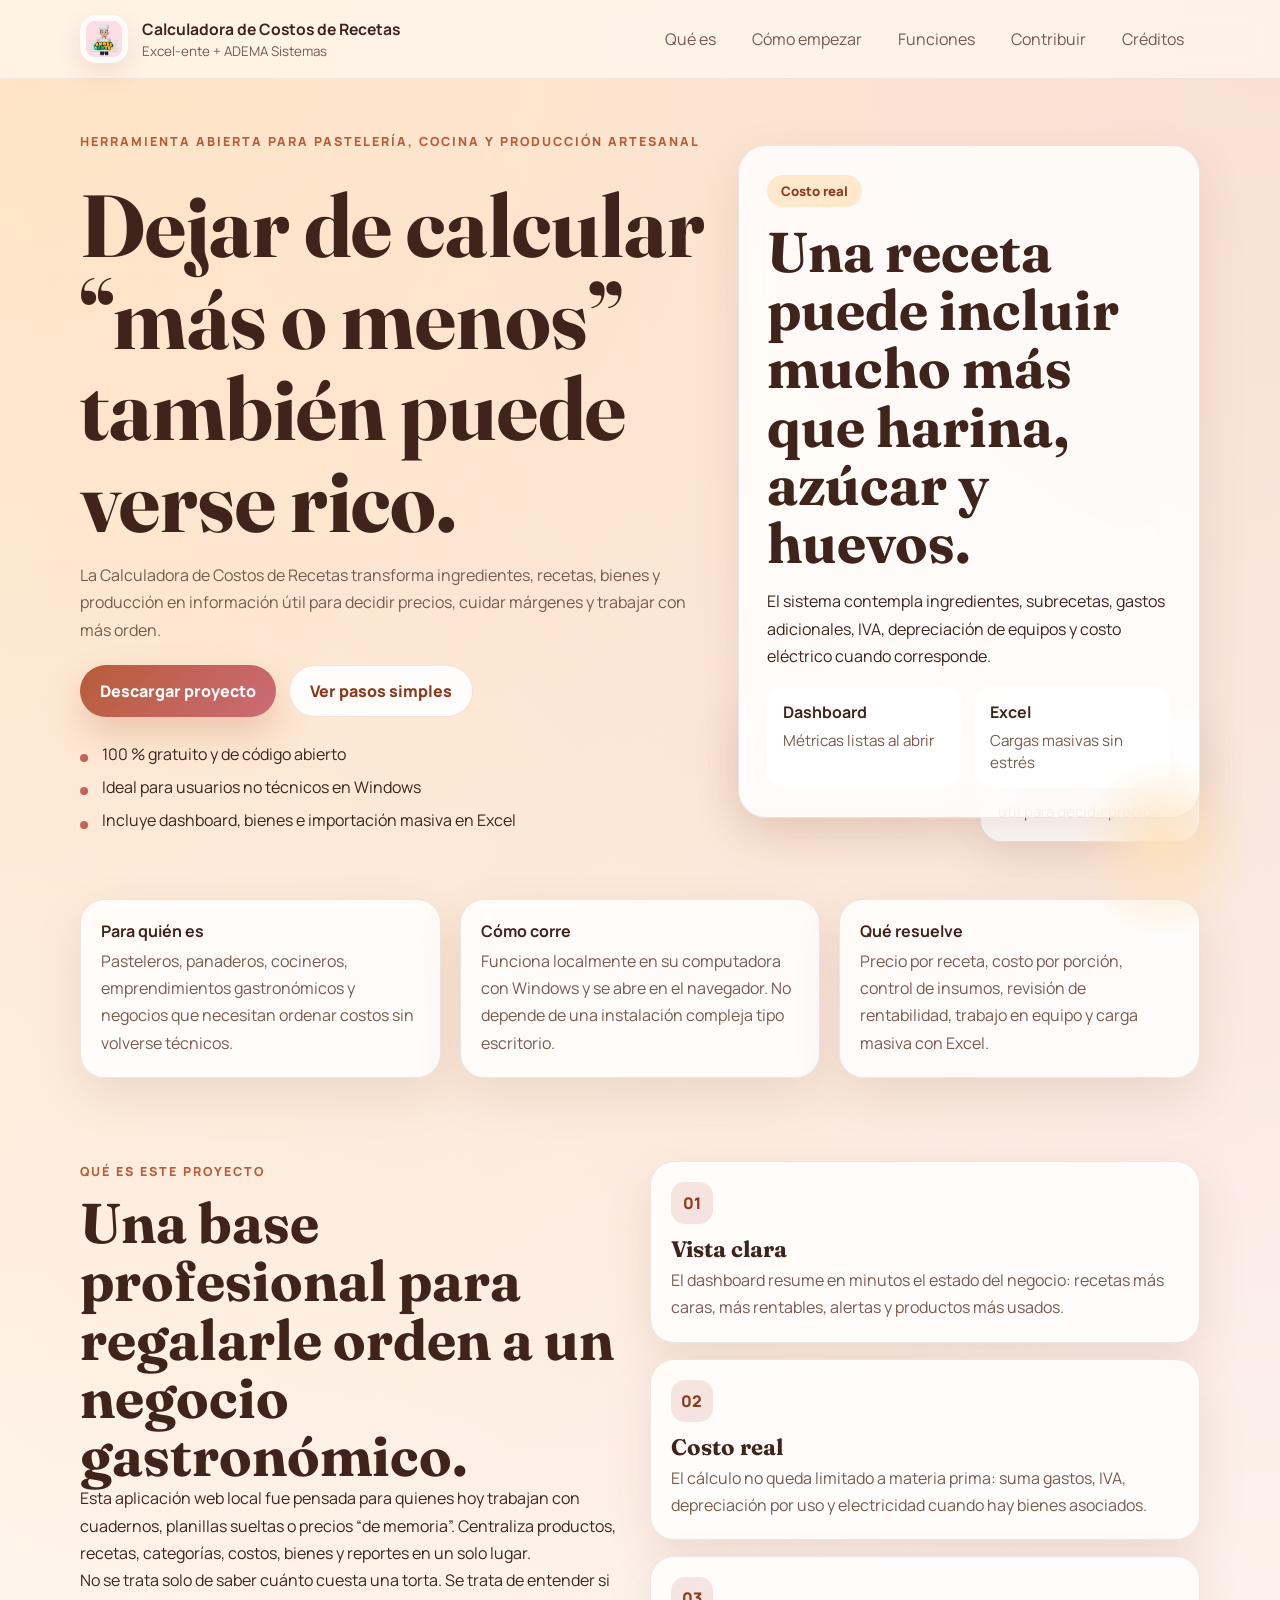
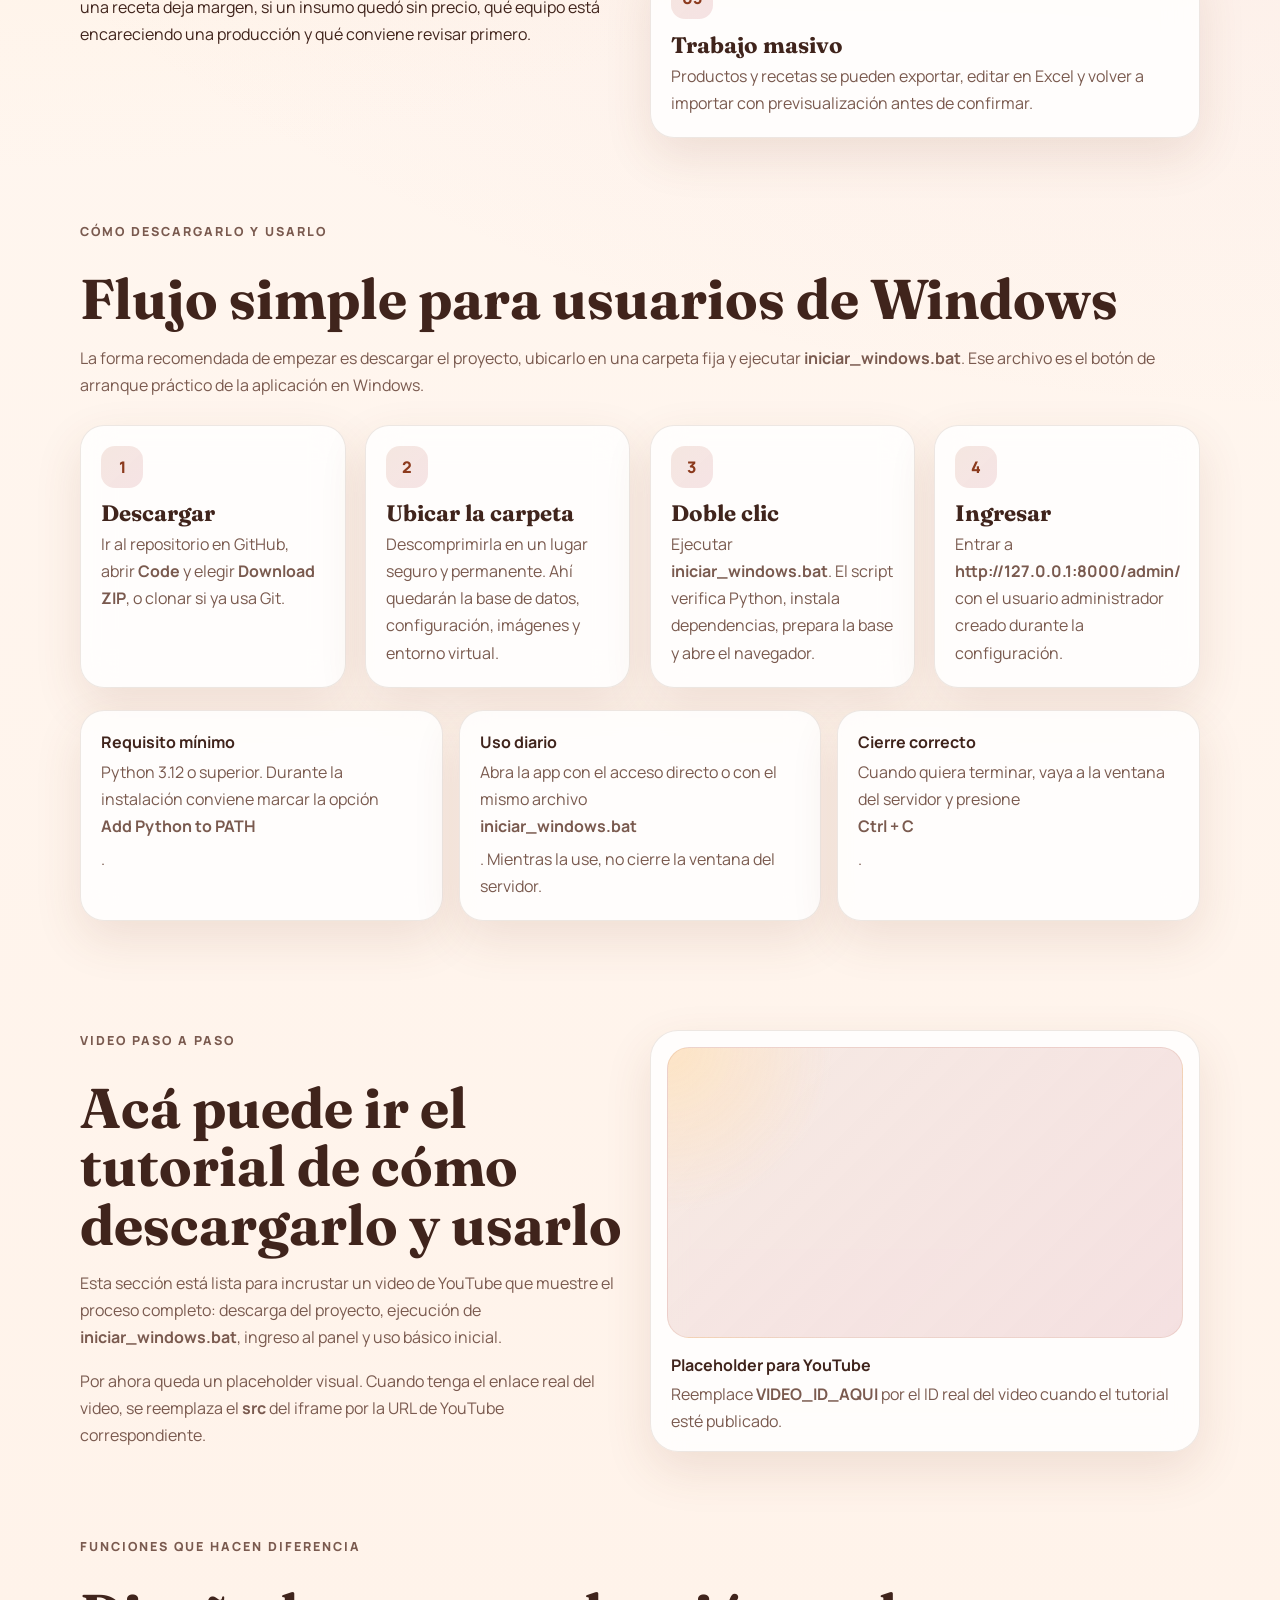
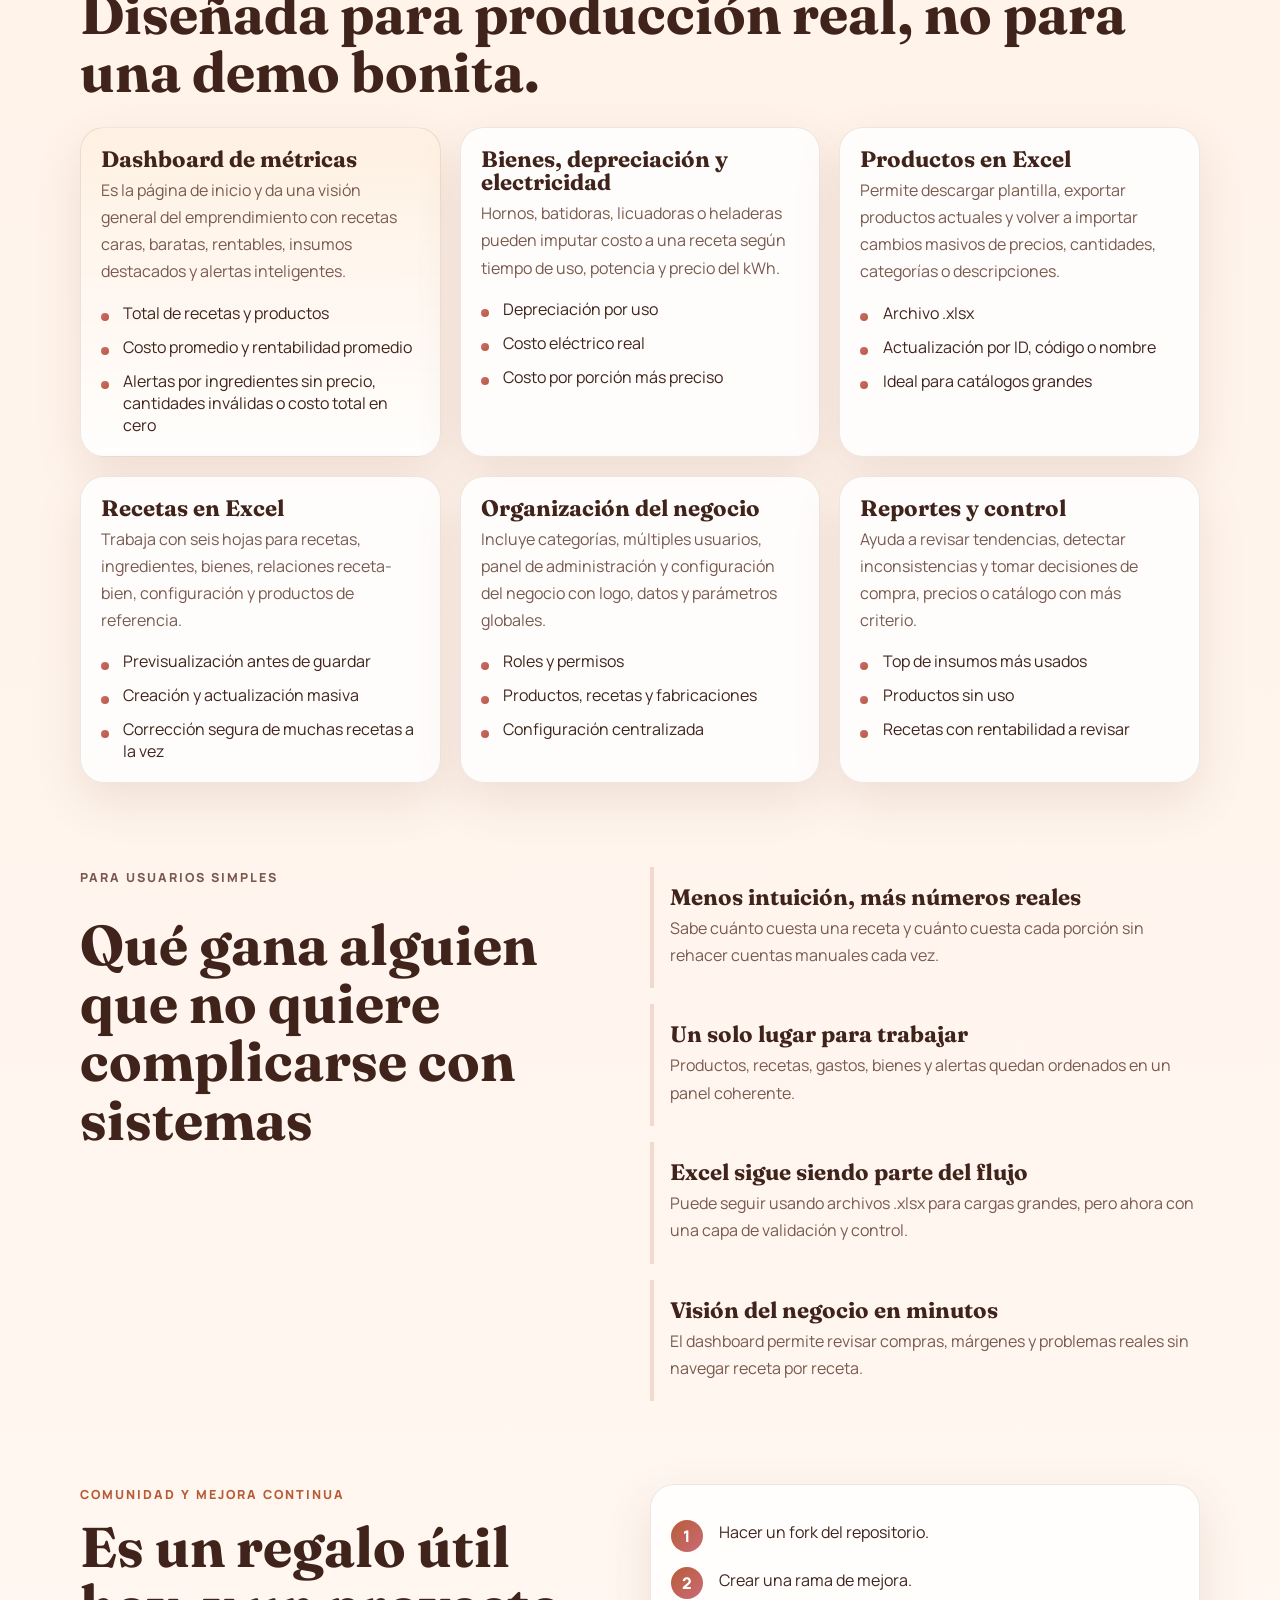
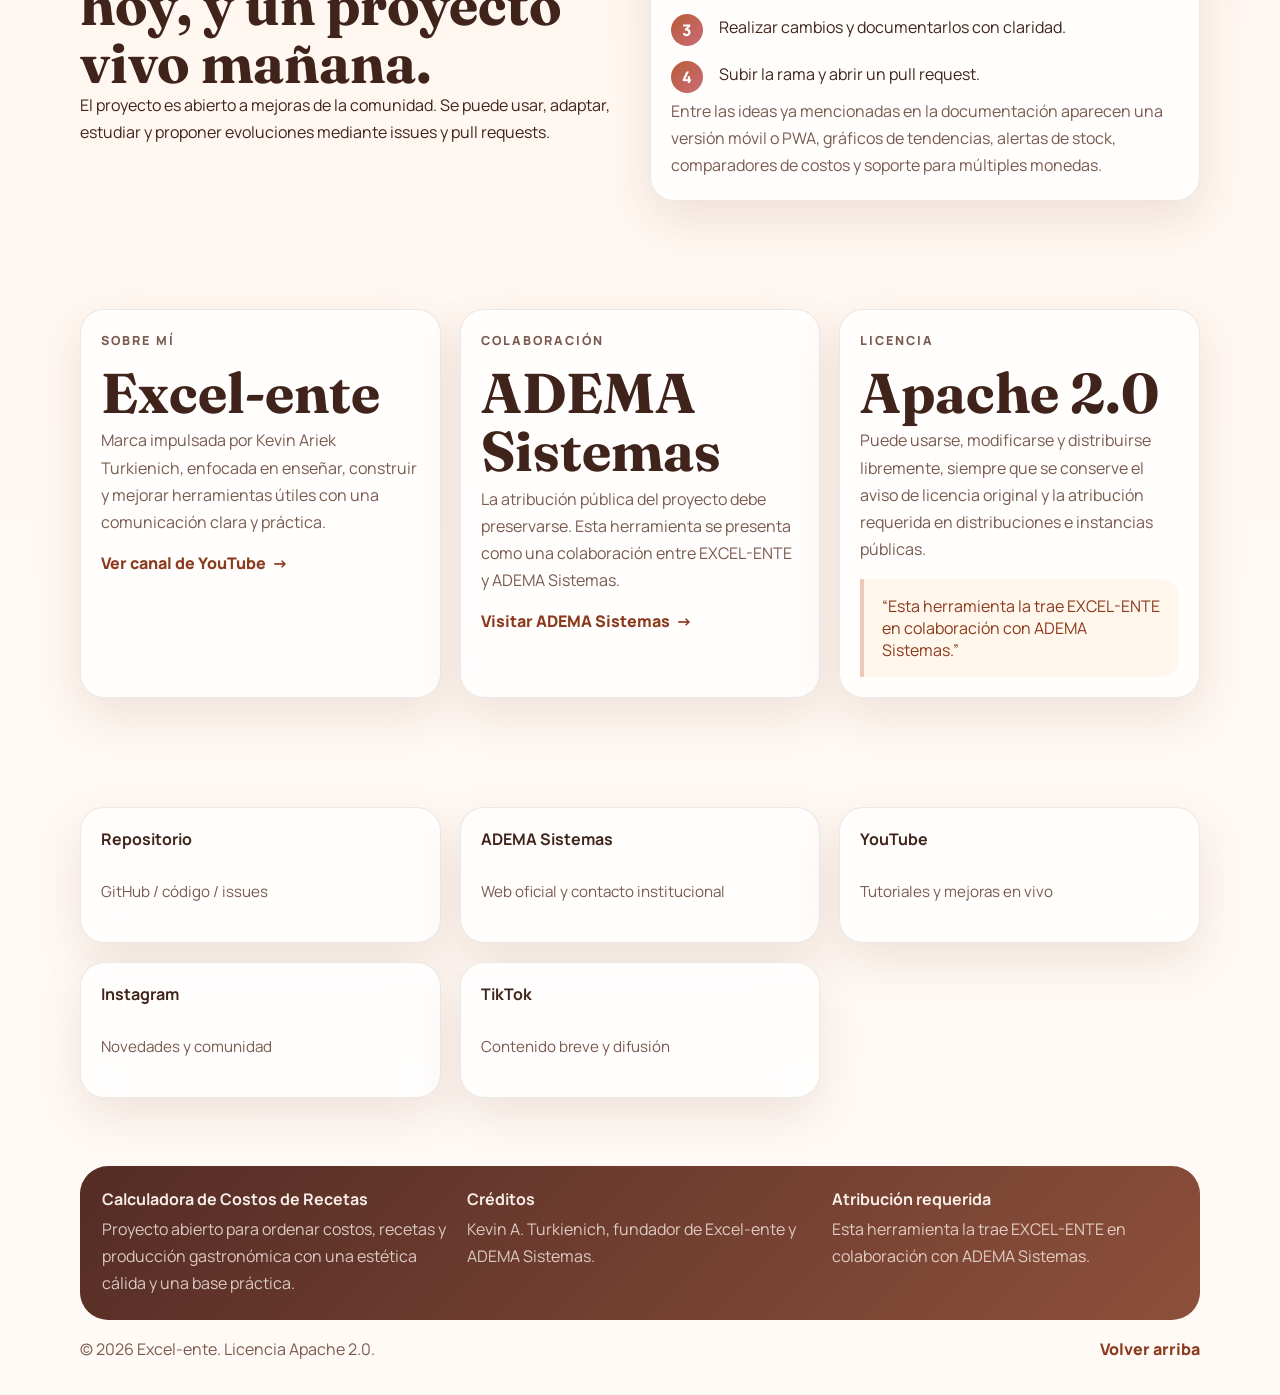
==== index.html @ 62827f7e "init" ====
<!DOCTYPE html>
<html lang="es">
<head>
    <meta charset="UTF-8">
    <meta name="viewport" content="width=device-width, initial-scale=1.0">
    <title>Calculadora de Costos de Recetas | Excel-ente + ADEMA Sistemas</title>
    <meta name="description" content="Landing estática para presentar la Calculadora de Costos de Recetas: descarga, uso en Windows, dashboard, bienes, importación masiva, contribución y licencia.">
    <link rel="icon" href="favicon.ico" type="image/x-icon">
    <link rel="preconnect" href="https://fonts.googleapis.com">
    <link rel="preconnect" href="https://fonts.gstatic.com" crossorigin>
    <link href="https://fonts.googleapis.com/css2?family=Fraunces:opsz,wght@9..144,600;9..144,700&family=Manrope:wght@400;500;700;800&display=swap" rel="stylesheet">
    <link rel="stylesheet" href="static/landing.css">
</head>
<body>
    <div class="page-shell">
        <header class="site-header">
            <div class="container header-inner">
                <a class="brand" href="#inicio" aria-label="Ir al inicio">
                    <img src="logo.png" alt="Logo de Excel-ente" class="brand-mark">
                    <span class="brand-copy">
                        <strong>Calculadora de Costos de Recetas</strong>
                        <small>Excel-ente + ADEMA Sistemas</small>
                    </span>
                </a>

                <button class="menu-toggle" type="button" aria-expanded="false" aria-controls="site-nav">
                    <span></span>
                    <span></span>
                    <span></span>
                    <span class="sr-only">Abrir menú</span>
                </button>

                <nav id="site-nav" class="site-nav" aria-label="Principal">
                    <a href="#que-es">Qué es</a>
                    <a href="#como-empezar">Cómo empezar</a>
                    <a href="#funciones">Funciones</a>
                    <a href="#contribuir">Contribuir</a>
                    <a href="#creditos">Créditos</a>
                </nav>
            </div>
        </header>

        <main>
            <section id="inicio" class="hero-section">
                <div class="container hero-grid">
                    <div class="hero-copy">
                        <p class="eyebrow">Herramienta abierta para pastelería, cocina y producción artesanal</p>
                        <h1>Dejar de calcular “más o menos” también puede verse rico.</h1>
                        <p class="hero-lead">
                            La Calculadora de Costos de Recetas transforma ingredientes, recetas, bienes y producción en información útil para decidir precios, cuidar márgenes y trabajar con más orden.
                        </p>
                        <div class="hero-actions">
                            <a class="button button-primary" href="https://github.com/Excel-ente/calculadora-de-costos-de-recetas" target="_blank" rel="noreferrer">Descargar proyecto</a>
                            <a class="button button-secondary" href="#como-empezar">Ver pasos simples</a>
                        </div>
                        <ul class="hero-points" aria-label="Beneficios principales">
                            <li>100 % gratuito y de código abierto</li>
                            <li>Ideal para usuarios no técnicos en Windows</li>
                            <li>Incluye dashboard, bienes e importación masiva en Excel</li>
                        </ul>
                    </div>

                    <div class="hero-card-stack" aria-label="Vista de capacidades">
                        <article class="glass-card spotlight-card">
                            <span class="chip chip-sugar">Costo real</span>
                            <h2>Una receta puede incluir mucho más que harina, azúcar y huevos.</h2>
                            <p>
                                El sistema contempla ingredientes, subrecetas, gastos adicionales, IVA, depreciación de equipos y costo eléctrico cuando corresponde.
                            </p>
                            <div class="metric-ribbon">
                                <div>
                                    <strong>Dashboard</strong>
                                    <span>Métricas listas al abrir</span>
                                </div>
                                <div>
                                    <strong>Excel</strong>
                                    <span>Cargas masivas sin estrés</span>
                                </div>
                            </div>
                        </article>

                        <article class="glass-card mini-card mini-card-left">
                            <p>“descargar, editar, analizar, revisar y recién después confirmar”</p>
                        </article>

                        <article class="glass-card mini-card mini-card-right">
                            <p>“la app sirve para transformar ingredientes y recetas en información útil para decidir precios”</p>
                        </article>
                    </div>
                </div>
            </section>

            <section class="trust-section">
                <div class="container trust-grid">
                    <article>
                        <strong>Para quién es</strong>
                        <p>Pasteleros, panaderos, cocineros, emprendimientos gastronómicos y negocios que necesitan ordenar costos sin volverse técnicos.</p>
                    </article>
                    <article>
                        <strong>Cómo corre</strong>
                        <p>Funciona localmente en su computadora con Windows y se abre en el navegador. No depende de una instalación compleja tipo escritorio.</p>
                    </article>
                    <article>
                        <strong>Qué resuelve</strong>
                        <p>Precio por receta, costo por porción, control de insumos, revisión de rentabilidad, trabajo en equipo y carga masiva con Excel.</p>
                    </article>
                </div>
            </section>

            <section id="que-es" class="content-section story-section">
                <div class="container split-grid">
                    <div>
                        <p class="eyebrow">Qué es este proyecto</p>
                        <h2>Una base profesional para regalarle orden a un negocio gastronómico.</h2>
                        <p>
                            Esta aplicación web local fue pensada para quienes hoy trabajan con cuadernos, planillas sueltas o precios “de memoria”. Centraliza productos, recetas, categorías, costos, bienes y reportes en un solo lugar.
                        </p>
                        <p>
                            No se trata solo de saber cuánto cuesta una torta. Se trata de entender si una receta deja margen, si un insumo quedó sin precio, qué equipo está encareciendo una producción y qué conviene revisar primero.
                        </p>
                    </div>

                    <div class="feature-slab">
                        <article class="slab-card">
                            <span class="icon-badge">01</span>
                            <h3>Vista clara</h3>
                            <p>El dashboard resume en minutos el estado del negocio: recetas más caras, más rentables, alertas y productos más usados.</p>
                        </article>
                        <article class="slab-card">
                            <span class="icon-badge">02</span>
                            <h3>Costo real</h3>
                            <p>El cálculo no queda limitado a materia prima: suma gastos, IVA, depreciación por uso y electricidad cuando hay bienes asociados.</p>
                        </article>
                        <article class="slab-card">
                            <span class="icon-badge">03</span>
                            <h3>Trabajo masivo</h3>
                            <p>Productos y recetas se pueden exportar, editar en Excel y volver a importar con previsualización antes de confirmar.</p>
                        </article>
                    </div>
                </div>
            </section>

            <section id="como-empezar" class="content-section setup-section">
                <div class="container">
                    <div class="section-heading">
                        <p class="eyebrow">Cómo descargarlo y usarlo</p>
                        <h2>Flujo simple para usuarios de Windows</h2>
                        <p>
                            La forma recomendada de empezar es descargar el proyecto, ubicarlo en una carpeta fija y ejecutar <strong>iniciar_windows.bat</strong>. Ese archivo es el botón de arranque práctico de la aplicación en Windows.
                        </p>
                    </div>

                    <div class="timeline-grid">
                        <article class="timeline-card">
                            <span class="step">1</span>
                            <h3>Descargar</h3>
                            <p>Ir al repositorio en GitHub, abrir <strong>Code</strong> y elegir <strong>Download ZIP</strong>, o clonar si ya usa Git.</p>
                        </article>
                        <article class="timeline-card">
                            <span class="step">2</span>
                            <h3>Ubicar la carpeta</h3>
                            <p>Descomprimirla en un lugar seguro y permanente. Ahí quedarán la base de datos, configuración, imágenes y entorno virtual.</p>
                        </article>
                        <article class="timeline-card">
                            <span class="step">3</span>
                            <h3>Doble clic</h3>
                            <p>Ejecutar <strong>iniciar_windows.bat</strong>. El script verifica Python, instala dependencias, prepara la base y abre el navegador.</p>
                        </article>
                        <article class="timeline-card">
                            <span class="step">4</span>
                            <h3>Ingresar</h3>
                            <p>Entrar a <strong>http://127.0.0.1:8000/admin/</strong> con el usuario administrador creado durante la configuración.</p>
                        </article>
                    </div>

                    <div class="callout-panel">
                        <div>
                            <strong>Requisito mínimo</strong>
                            <p>Python 3.12 o superior. Durante la instalación conviene marcar la opción <strong>Add Python to PATH</strong>.</p>
                        </div>
                        <div>
                            <strong>Uso diario</strong>
                            <p>Abra la app con el acceso directo o con el mismo archivo <strong>iniciar_windows.bat</strong>. Mientras la use, no cierre la ventana del servidor.</p>
                        </div>
                        <div>
                            <strong>Cierre correcto</strong>
                            <p>Cuando quiera terminar, vaya a la ventana del servidor y presione <strong>Ctrl + C</strong>.</p>
                        </div>
                    </div>
                </div>
            </section>

            <section id="video-tutorial" class="content-section video-section">
                <div class="container video-grid">
                    <div class="section-heading section-heading-left">
                        <p class="eyebrow">Video paso a paso</p>
                        <h2>Acá puede ir el tutorial de cómo descargarlo y usarlo</h2>
                        <p>
                            Esta sección está lista para incrustar un video de YouTube que muestre el proceso completo: descarga del proyecto, ejecución de <strong>iniciar_windows.bat</strong>, ingreso al panel y uso básico inicial.
                        </p>
                        <p>
                            Por ahora queda un placeholder visual. Cuando tenga el enlace real del video, se reemplaza el <strong>src</strong> del iframe por la URL de YouTube correspondiente.
                        </p>
                    </div>

                    <div class="video-card">
                        <div class="video-frame-wrapper">
                            <iframe
                                class="video-frame"
                                src="https://www.youtube.com/embed/VIDEO_ID_AQUI"
                                title="Tutorial de descarga y uso"
                                loading="lazy"
                                referrerpolicy="strict-origin-when-cross-origin"
                                allow="accelerometer; autoplay; clipboard-write; encrypted-media; gyroscope; picture-in-picture; web-share"
                                allowfullscreen>
                            </iframe>
                        </div>
                        <div class="video-meta">
                            <strong>Placeholder para YouTube</strong>
                            <p>Reemplace <strong>VIDEO_ID_AQUI</strong> por el ID real del video cuando el tutorial esté publicado.</p>
                        </div>
                    </div>
                </div>
            </section>

            <section id="funciones" class="content-section features-section">
                <div class="container">
                    <div class="section-heading">
                        <p class="eyebrow">Funciones que hacen diferencia</p>
                        <h2>Diseñada para producción real, no para una demo bonita.</h2>
                    </div>

                    <div class="feature-grid">
                        <article class="feature-card feature-card-accent">
                            <h3>Dashboard de métricas</h3>
                            <p>Es la página de inicio y da una visión general del emprendimiento con recetas caras, baratas, rentables, insumos destacados y alertas inteligentes.</p>
                            <ul>
                                <li>Total de recetas y productos</li>
                                <li>Costo promedio y rentabilidad promedio</li>
                                <li>Alertas por ingredientes sin precio, cantidades inválidas o costo total en cero</li>
                            </ul>
                        </article>

                        <article class="feature-card">
                            <h3>Bienes, depreciación y electricidad</h3>
                            <p>Hornos, batidoras, licuadoras o heladeras pueden imputar costo a una receta según tiempo de uso, potencia y precio del kWh.</p>
                            <ul>
                                <li>Depreciación por uso</li>
                                <li>Costo eléctrico real</li>
                                <li>Costo por porción más preciso</li>
                            </ul>
                        </article>

                        <article class="feature-card">
                            <h3>Productos en Excel</h3>
                            <p>Permite descargar plantilla, exportar productos actuales y volver a importar cambios masivos de precios, cantidades, categorías o descripciones.</p>
                            <ul>
                                <li>Archivo .xlsx</li>
                                <li>Actualización por ID, código o nombre</li>
                                <li>Ideal para catálogos grandes</li>
                            </ul>
                        </article>

                        <article class="feature-card">
                            <h3>Recetas en Excel</h3>
                            <p>Trabaja con seis hojas para recetas, ingredientes, bienes, relaciones receta-bien, configuración y productos de referencia.</p>
                            <ul>
                                <li>Previsualización antes de guardar</li>
                                <li>Creación y actualización masiva</li>
                                <li>Corrección segura de muchas recetas a la vez</li>
                            </ul>
                        </article>

                        <article class="feature-card">
                            <h3>Organización del negocio</h3>
                            <p>Incluye categorías, múltiples usuarios, panel de administración y configuración del negocio con logo, datos y parámetros globales.</p>
                            <ul>
                                <li>Roles y permisos</li>
                                <li>Productos, recetas y fabricaciones</li>
                                <li>Configuración centralizada</li>
                            </ul>
                        </article>

                        <article class="feature-card">
                            <h3>Reportes y control</h3>
                            <p>Ayuda a revisar tendencias, detectar inconsistencias y tomar decisiones de compra, precios o catálogo con más criterio.</p>
                            <ul>
                                <li>Top de insumos más usados</li>
                                <li>Productos sin uso</li>
                                <li>Recetas con rentabilidad a revisar</li>
                            </ul>
                        </article>
                    </div>
                </div>
            </section>

            <section class="content-section audience-section">
                <div class="container audience-grid">
                    <div class="section-heading section-heading-left">
                        <p class="eyebrow">Para usuarios simples</p>
                        <h2>Qué gana alguien que no quiere complicarse con sistemas</h2>
                    </div>
                    <div class="benefit-list">
                        <article>
                            <h3>Menos intuición, más números reales</h3>
                            <p>Sabe cuánto cuesta una receta y cuánto cuesta cada porción sin rehacer cuentas manuales cada vez.</p>
                        </article>
                        <article>
                            <h3>Un solo lugar para trabajar</h3>
                            <p>Productos, recetas, gastos, bienes y alertas quedan ordenados en un panel coherente.</p>
                        </article>
                        <article>
                            <h3>Excel sigue siendo parte del flujo</h3>
                            <p>Puede seguir usando archivos .xlsx para cargas grandes, pero ahora con una capa de validación y control.</p>
                        </article>
                        <article>
                            <h3>Visión del negocio en minutos</h3>
                            <p>El dashboard permite revisar compras, márgenes y problemas reales sin navegar receta por receta.</p>
                        </article>
                    </div>
                </div>
            </section>

            <section id="contribuir" class="content-section contribute-section">
                <div class="container contribute-grid">
                    <div>
                        <p class="eyebrow">Comunidad y mejora continua</p>
                        <h2>Es un regalo útil hoy, y un proyecto vivo mañana.</h2>
                        <p>
                            El proyecto es abierto a mejoras de la comunidad. Se puede usar, adaptar, estudiar y proponer evoluciones mediante issues y pull requests.
                        </p>
                    </div>

                    <div class="contribute-card">
                        <ol>
                            <li>Hacer un fork del repositorio.</li>
                            <li>Crear una rama de mejora.</li>
                            <li>Realizar cambios y documentarlos con claridad.</li>
                            <li>Subir la rama y abrir un pull request.</li>
                        </ol>
                        <p class="muted">
                            Entre las ideas ya mencionadas en la documentación aparecen una versión móvil o PWA, gráficos de tendencias, alertas de stock, comparadores de costos y soporte para múltiples monedas.
                        </p>
                    </div>
                </div>
            </section>

            <section id="creditos" class="content-section credits-section">
                <div class="container credits-grid">
                    <article class="profile-card">
                        <p class="eyebrow">Sobre mí</p>
                        <h2>Excel-ente</h2>
                        <p>
                            Marca impulsada por Kevin Ariek Turkienich, enfocada en enseñar, construir y mejorar herramientas útiles con una comunicación clara y práctica.
                        </p>
                        <a class="text-link" href="https://www.youtube.com/@excel-ente" target="_blank" rel="noreferrer">Ver canal de YouTube</a>
                    </article>

                    <article class="profile-card">
                        <p class="eyebrow">Colaboración</p>
                        <h2>ADEMA Sistemas</h2>
                        <p>
                            La atribución pública del proyecto debe preservarse. Esta herramienta se presenta como una colaboración entre EXCEL-ENTE y ADEMA Sistemas.
                        </p>
                        <a class="text-link" href="https://ademasistemas.com" target="_blank" rel="noreferrer">Visitar ADEMA Sistemas</a>
                    </article>

                    <article class="profile-card license-card">
                        <p class="eyebrow">Licencia</p>
                        <h2>Apache 2.0</h2>
                        <p>
                            Puede usarse, modificarse y distribuirse libremente, siempre que se conserve el aviso de licencia original y la atribución requerida en distribuciones e instancias públicas.
                        </p>
                        <blockquote>
                            “Esta herramienta la trae EXCEL-ENTE en colaboración con ADEMA Sistemas.”
                        </blockquote>
                    </article>
                </div>
            </section>

            <section class="content-section links-section">
                <div class="container links-grid">
                    <a class="link-card" href="https://github.com/Excel-ente/calculadora-de-costos-de-recetas" target="_blank" rel="noreferrer">
                        <strong>Repositorio</strong>
                        <span>GitHub / código / issues</span>
                    </a>
                    <a class="link-card" href="https://ademasistemas.com" target="_blank" rel="noreferrer">
                        <strong>ADEMA Sistemas</strong>
                        <span>Web oficial y contacto institucional</span>
                    </a>
                    <a class="link-card" href="https://www.youtube.com/@excel-ente" target="_blank" rel="noreferrer">
                        <strong>YouTube</strong>
                        <span>Tutoriales y mejoras en vivo</span>
                    </a>
                    <a class="link-card" href="https://www.instagram.com/excel.entes" target="_blank" rel="noreferrer">
                        <strong>Instagram</strong>
                        <span>Novedades y comunidad</span>
                    </a>
                    <a class="link-card" href="https://www.tiktok.com/@excel.entes" target="_blank" rel="noreferrer">
                        <strong>TikTok</strong>
                        <span>Contenido breve y difusión</span>
                    </a>
                </div>
            </section>
        </main>

        <footer class="site-footer">
            <div class="container footer-grid">
                <div>
                    <strong>Calculadora de Costos de Recetas</strong>
                    <p>Proyecto abierto para ordenar costos, recetas y producción gastronómica con una estética cálida y una base práctica.</p>
                </div>
                <div>
                    <strong>Créditos</strong>
                    <p>Kevin A. Turkienich, fundador de Excel-ente y ADEMA Sistemas.</p>
                </div>
                <div>
                    <strong>Atribución requerida</strong>
                    <p>Esta herramienta la trae EXCEL-ENTE en colaboración con ADEMA Sistemas.</p>
                </div>
            </div>
            <div class="container footer-bottom">
                <p>© <span id="current-year"></span> Excel-ente. Licencia Apache 2.0.</p>
                <a href="#inicio">Volver arriba</a>
            </div>
        </footer>
    </div>

    <script src="static/landing.js"></script>
</body>
</html>
---- static/landing.css ----
:root {
    --bg: #fff8f2;
    --bg-soft: #fff1e3;
    --surface: rgba(255, 255, 255, 0.82);
    --surface-strong: #fffdf9;
    --text: #40241c;
    --muted: #7a5a4f;
    --line: rgba(106, 64, 45, 0.12);
    --accent: #b85c38;
    --accent-deep: #8c3a1d;
    --berry: #cb6b77;
    --cream: #ffe2bd;
    --pistachio: #a7b37d;
    --shadow: 0 18px 48px rgba(120, 67, 41, 0.12);
    --radius-lg: 28px;
    --radius-md: 20px;
    --radius-sm: 14px;
    --container: min(1120px, calc(100% - 2rem));
}

* {
    box-sizing: border-box;
}

html {
    scroll-behavior: smooth;
}

body {
    margin: 0;
    font-family: "Manrope", sans-serif;
    color: var(--text);
    background:
        radial-gradient(circle at top left, rgba(255, 226, 189, 0.85), transparent 28%),
        radial-gradient(circle at top right, rgba(203, 107, 119, 0.18), transparent 32%),
        linear-gradient(180deg, #fff9f4 0%, #fff3ea 52%, #fffaf6 100%);
}

img {
    max-width: 100%;
    display: block;
}

a {
    color: inherit;
    text-decoration: none;
}

button {
    font: inherit;
}

.container {
    width: var(--container);
    margin: 0 auto;
}

.sr-only {
    position: absolute;
    width: 1px;
    height: 1px;
    padding: 0;
    margin: -1px;
    overflow: hidden;
    clip: rect(0, 0, 0, 0);
    border: 0;
}

.page-shell {
    overflow: clip;
}

.site-header {
    position: sticky;
    top: 0;
    z-index: 20;
    backdrop-filter: blur(14px);
    background: rgba(255, 248, 242, 0.72);
    border-bottom: 1px solid rgba(106, 64, 45, 0.08);
}

.header-inner {
    display: flex;
    align-items: center;
    justify-content: space-between;
    gap: 1rem;
    min-height: 78px;
}

.brand {
    display: inline-flex;
    align-items: center;
    gap: 0.85rem;
    min-width: 0;
}

.brand-mark {
    width: 48px;
    height: 48px;
    object-fit: contain;
    border-radius: 16px;
    background: rgba(255, 255, 255, 0.75);
    padding: 0.35rem;
    box-shadow: 0 10px 24px rgba(140, 58, 29, 0.12);
}

.brand-copy {
    display: grid;
    gap: 0.15rem;
}

.brand-copy strong {
    font-size: 0.98rem;
}

.brand-copy small {
    color: var(--muted);
}

.menu-toggle {
    width: 46px;
    height: 46px;
    display: inline-grid;
    place-items: center;
    gap: 4px;
    border: 1px solid var(--line);
    border-radius: 14px;
    background: rgba(255, 255, 255, 0.9);
}

.menu-toggle span:not(.sr-only) {
    width: 18px;
    height: 2px;
    border-radius: 999px;
    background: var(--text);
}

.site-nav {
    position: absolute;
    top: calc(100% + 0.5rem);
    left: 1rem;
    right: 1rem;
    display: none;
    flex-direction: column;
    gap: 0.35rem;
    padding: 0.6rem;
    border-radius: 22px;
    background: rgba(255, 253, 249, 0.96);
    box-shadow: var(--shadow);
    border: 1px solid var(--line);
}

.site-nav.is-open {
    display: flex;
}

.site-nav a {
    padding: 0.8rem 0.95rem;
    border-radius: 14px;
    color: var(--muted);
}

.site-nav a:hover,
.site-nav a:focus-visible {
    background: var(--bg-soft);
    color: var(--text);
}

.hero-section {
    padding: 2.25rem 0 3.25rem;
}

.hero-grid,
.split-grid,
.timeline-grid,
.video-grid,
.feature-grid,
.audience-grid,
.contribute-grid,
.credits-grid,
.links-grid,
.footer-grid,
.trust-grid {
    display: grid;
    gap: 1.2rem;
}

.eyebrow {
    margin: 0 0 0.75rem;
    font-size: 0.78rem;
    font-weight: 800;
    letter-spacing: 0.16em;
    text-transform: uppercase;
    color: var(--accent);
}

h1,
h2,
h3 {
    margin: 0;
    font-family: "Fraunces", serif;
    line-height: 1.04;
}

h1 {
    font-size: clamp(2.6rem, 8vw, 5.5rem);
    max-width: 11ch;
}

h2 {
    font-size: clamp(2rem, 6vw, 3.5rem);
}

h3 {
    font-size: 1.4rem;
}

p {
    margin: 0;
    line-height: 1.7;
}

.hero-copy,
.section-heading {
    display: grid;
    gap: 1rem;
}

.hero-lead,
.section-heading p,
.muted,
.profile-card p,
.feature-card p,
.timeline-card p,
.benefit-list p,
.slab-card p,
.trust-grid p,
.callout-panel p,
.footer-grid p,
.footer-bottom p {
    color: var(--muted);
}

.hero-actions {
    display: flex;
    flex-wrap: wrap;
    gap: 0.8rem;
    margin-top: 0.35rem;
}

.button {
    display: inline-flex;
    align-items: center;
    justify-content: center;
    min-height: 52px;
    padding: 0.85rem 1.25rem;
    border-radius: 999px;
    font-weight: 800;
    transition: transform 180ms ease, box-shadow 180ms ease, background 180ms ease;
}

.button:hover,
.button:focus-visible,
.link-card:hover,
.link-card:focus-visible {
    transform: translateY(-2px);
}

.button-primary {
    color: white;
    background: linear-gradient(135deg, var(--accent) 0%, var(--berry) 100%);
    box-shadow: 0 16px 34px rgba(184, 92, 56, 0.26);
}

.button-secondary {
    color: var(--accent-deep);
    background: rgba(255, 255, 255, 0.9);
    border: 1px solid rgba(184, 92, 56, 0.16);
}

.hero-points {
    list-style: none;
    display: grid;
    gap: 0.7rem;
    padding: 0;
    margin: 0.6rem 0 0;
}

.hero-points li,
.feature-card li {
    position: relative;
    padding-left: 1.4rem;
}

.hero-points li::before,
.feature-card li::before {
    content: "";
    position: absolute;
    left: 0;
    top: 0.7em;
    width: 8px;
    height: 8px;
    border-radius: 999px;
    background: linear-gradient(135deg, var(--berry), var(--accent));
}

.hero-card-stack {
    position: relative;
    min-height: 420px;
}

.glass-card,
.timeline-card,
.feature-card,
.slab-card,
.profile-card,
.contribute-card,
.video-card,
.link-card,
.callout-panel > div,
.trust-grid article {
    border: 1px solid var(--line);
    background: var(--surface);
    box-shadow: var(--shadow);
    backdrop-filter: blur(16px);
}

.spotlight-card {
    position: relative;
    z-index: 2;
    display: grid;
    gap: 1rem;
    padding: 1.4rem;
    border-radius: var(--radius-lg);
}

.spotlight-card::after {
    content: "";
    position: absolute;
    inset: auto -12% -18% auto;
    width: 180px;
    height: 180px;
    border-radius: 50%;
    background: radial-gradient(circle, rgba(255, 226, 189, 0.92) 0%, rgba(255, 226, 189, 0) 70%);
    pointer-events: none;
}

.chip {
    display: inline-flex;
    width: fit-content;
    padding: 0.45rem 0.85rem;
    border-radius: 999px;
    font-size: 0.82rem;
    font-weight: 800;
}

.chip-sugar {
    color: var(--accent-deep);
    background: rgba(255, 226, 189, 0.75);
}

.metric-ribbon {
    display: grid;
    grid-template-columns: repeat(2, minmax(0, 1fr));
    gap: 0.8rem;
}

.metric-ribbon div {
    padding: 0.95rem;
    border-radius: 18px;
    background: rgba(255, 255, 255, 0.85);
}

.metric-ribbon strong,
.callout-panel strong,
.trust-grid strong,
.link-card strong,
.footer-grid strong,
.profile-card h2,
.slab-card h3,
.timeline-card h3,
.feature-card h3,
.benefit-list h3 {
    display: block;
    margin-bottom: 0.35rem;
}

.metric-ribbon span,
.link-card span {
    color: var(--muted);
    font-size: 0.95rem;
}

.mini-card {
    position: absolute;
    max-width: 220px;
    padding: 1rem 1.05rem;
    border-radius: 22px;
}

.mini-card p {
    font-size: 0.95rem;
    color: var(--accent-deep);
}

.mini-card-left {
    left: 0;
    bottom: 1rem;
}

.mini-card-right {
    right: 0;
    bottom: -1.5rem;
}

.trust-section,
.content-section {
    padding: 1rem 0 4.2rem;
}

.trust-grid article,
.timeline-card,
.feature-card,
.slab-card,
.profile-card,
.contribute-card,
.link-card,
.callout-panel > div {
    padding: 1.25rem;
    border-radius: 24px;
}

.feature-slab {
    display: grid;
    gap: 1rem;
}

.icon-badge,
.step {
    display: inline-grid;
    place-items: center;
    width: 42px;
    height: 42px;
    margin-bottom: 0.9rem;
    border-radius: 14px;
    font-weight: 800;
    background: linear-gradient(135deg, rgba(184, 92, 56, 0.14), rgba(203, 107, 119, 0.18));
    color: var(--accent-deep);
}

.timeline-grid,
.feature-grid,
.credits-grid,
.video-grid,
.links-grid {
    margin-top: 1.6rem;
}

.video-card {
    padding: 1rem;
    border-radius: 28px;
}

.video-frame-wrapper {
    position: relative;
    overflow: hidden;
    border-radius: 22px;
    background:
        radial-gradient(circle at top left, rgba(255, 226, 189, 0.8), transparent 28%),
        linear-gradient(135deg, rgba(184, 92, 56, 0.12), rgba(203, 107, 119, 0.2));
    aspect-ratio: 16 / 9;
    border: 1px solid rgba(184, 92, 56, 0.14);
}

.video-frame {
    width: 100%;
    height: 100%;
    border: 0;
}

.video-meta {
    display: grid;
    gap: 0.35rem;
    padding: 1rem 0.25rem 0;
}

.video-meta p {
    color: var(--muted);
}

.callout-panel {
    display: grid;
    gap: 1rem;
    margin-top: 1.4rem;
}

.feature-card ul,
.contribute-card ol {
    margin: 1rem 0 0;
    padding: 0;
    list-style: none;
    display: grid;
    gap: 0.75rem;
}

.feature-card-accent {
    background: linear-gradient(180deg, rgba(255, 240, 226, 0.96) 0%, rgba(255, 255, 255, 0.88) 100%);
}

.benefit-list {
    display: grid;
    gap: 1rem;
}

.benefit-list article {
    padding: 1.2rem 0 1.2rem 1rem;
    border-left: 4px solid rgba(184, 92, 56, 0.18);
}

.contribute-card ol {
    counter-reset: steps;
}

.contribute-card li {
    position: relative;
    padding-left: 3rem;
    min-height: 2.2rem;
}

.contribute-card li::before {
    counter-increment: steps;
    content: counter(steps);
    position: absolute;
    left: 0;
    top: -0.1rem;
    width: 2rem;
    height: 2rem;
    display: grid;
    place-items: center;
    border-radius: 50%;
    background: linear-gradient(135deg, var(--accent), var(--berry));
    color: white;
    font-weight: 800;
}

.text-link {
    margin-top: 1rem;
    display: inline-flex;
    align-items: center;
    gap: 0.4rem;
    color: var(--accent-deep);
    font-weight: 800;
}

.text-link::after {
    content: "→";
}

.license-card blockquote {
    margin: 1rem 0 0;
    padding: 1rem 1rem 1rem 1.1rem;
    border-left: 4px solid rgba(184, 92, 56, 0.28);
    color: var(--accent-deep);
    background: rgba(255, 246, 235, 0.92);
    border-radius: 0 18px 18px 0;
}

.link-card {
    display: grid;
    gap: 0.35rem;
    min-height: 136px;
    transition: transform 180ms ease, box-shadow 180ms ease;
}

.site-footer {
    padding: 0 0 2rem;
}

.footer-grid {
    padding: 1.4rem;
    border-radius: 28px;
    background: linear-gradient(135deg, rgba(77, 36, 28, 0.96), rgba(134, 69, 48, 0.94));
    color: rgba(255, 248, 242, 0.95);
}

.footer-grid p {
    color: rgba(255, 248, 242, 0.76);
}

.footer-bottom {
    display: flex;
    flex-direction: column;
    gap: 0.8rem;
    align-items: flex-start;
    padding: 1rem 0 0;
}

.footer-bottom a {
    font-weight: 800;
    color: var(--accent-deep);
}

@media (min-width: 720px) {
    .hero-section {
        padding-top: 3.25rem;
    }

    .hero-grid,
    .split-grid,
    .video-grid,
    .audience-grid,
    .contribute-grid {
        grid-template-columns: repeat(2, minmax(0, 1fr));
        align-items: start;
    }

    .timeline-grid,
    .feature-grid,
    .credits-grid,
    .links-grid,
    .trust-grid,
    .footer-grid,
    .callout-panel {
        grid-template-columns: repeat(2, minmax(0, 1fr));
    }

    .footer-bottom {
        flex-direction: row;
        justify-content: space-between;
        align-items: center;
    }
}

@media (min-width: 980px) {
    .menu-toggle {
        display: none;
    }

    .site-nav {
        position: static;
        display: flex;
        flex-direction: row;
        align-items: center;
        gap: 0.25rem;
        padding: 0;
        border: 0;
        background: transparent;
        box-shadow: none;
    }

    .site-nav a {
        padding: 0.8rem 1rem;
    }

    .hero-grid {
        grid-template-columns: minmax(0, 1.15fr) minmax(420px, 0.85fr);
        align-items: center;
        gap: 2rem;
    }

    .hero-card-stack {
        min-height: 520px;
    }

    .spotlight-card {
        padding: 1.8rem;
    }

    .timeline-grid {
        grid-template-columns: repeat(4, minmax(0, 1fr));
    }

    .feature-grid {
        grid-template-columns: repeat(3, minmax(0, 1fr));
    }

    .trust-grid,
    .credits-grid,
    .links-grid,
    .footer-grid,
    .callout-panel {
        grid-template-columns: repeat(3, minmax(0, 1fr));
    }
}
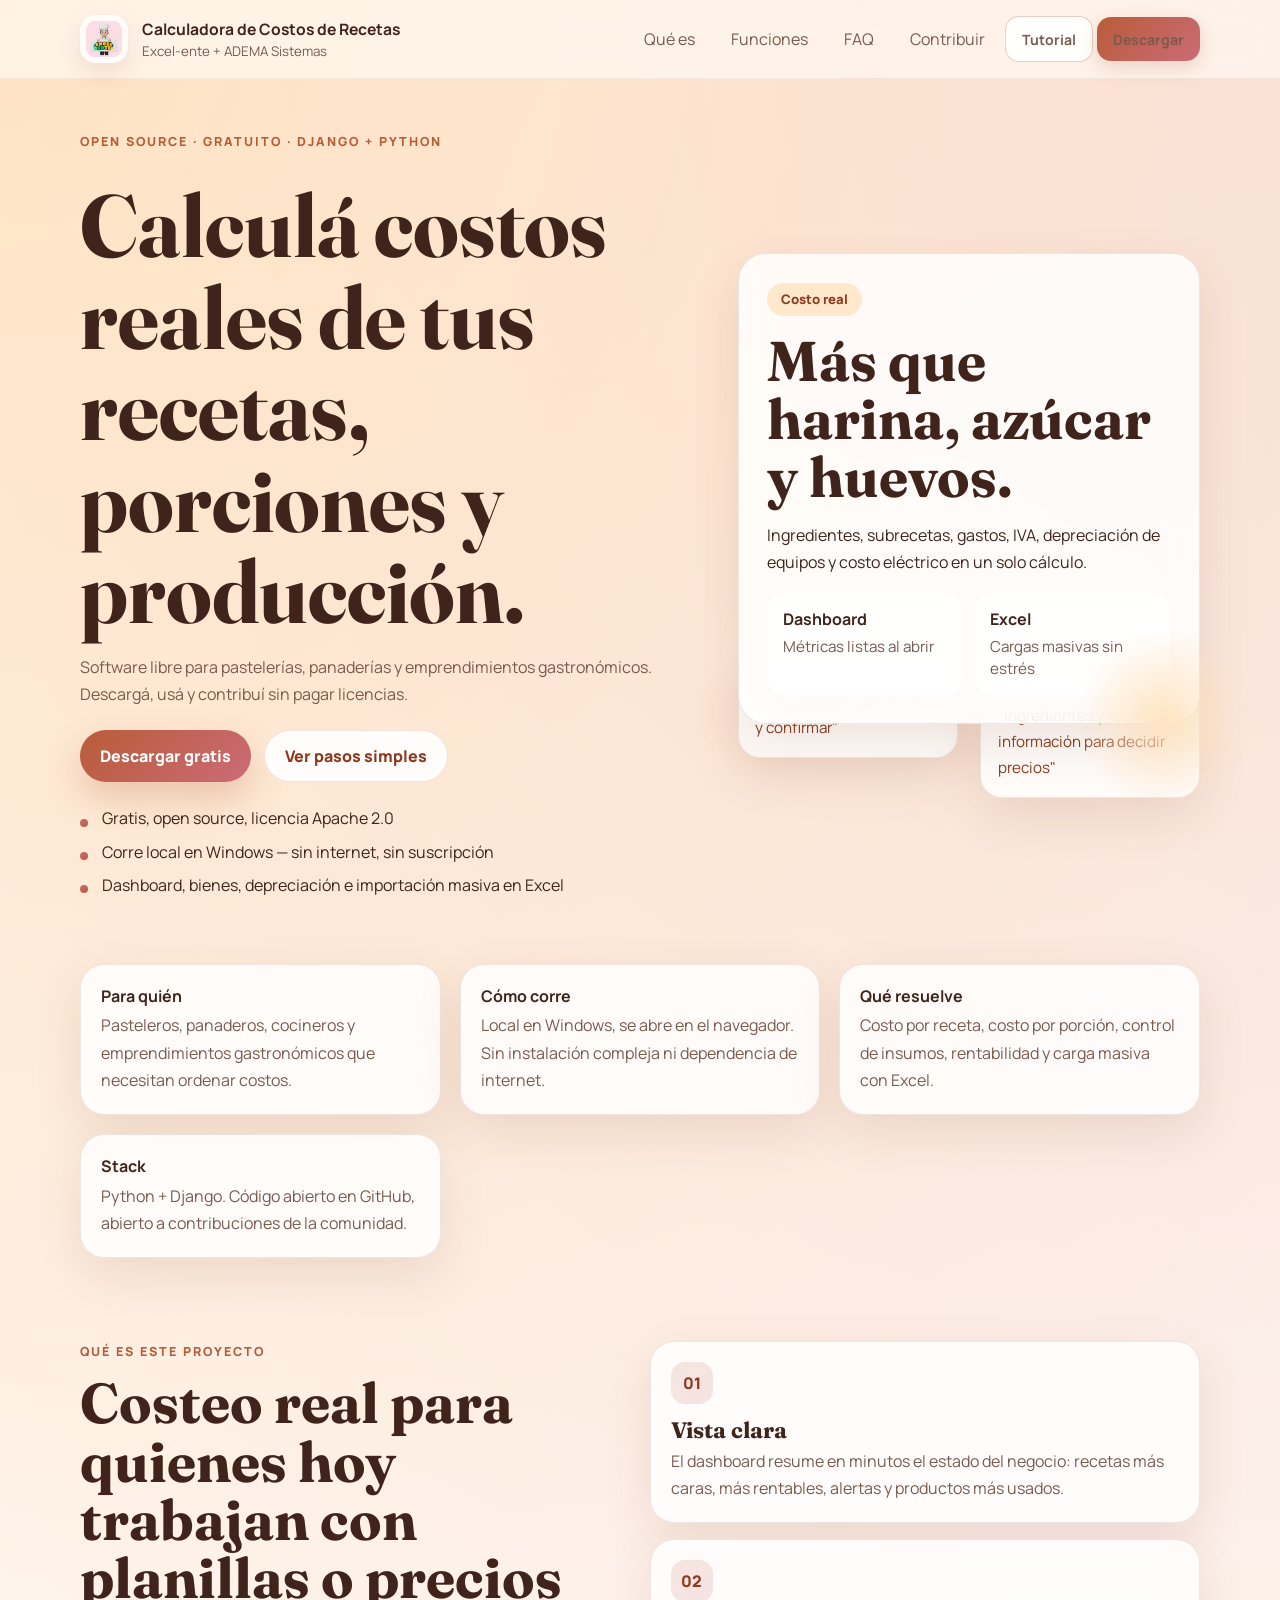
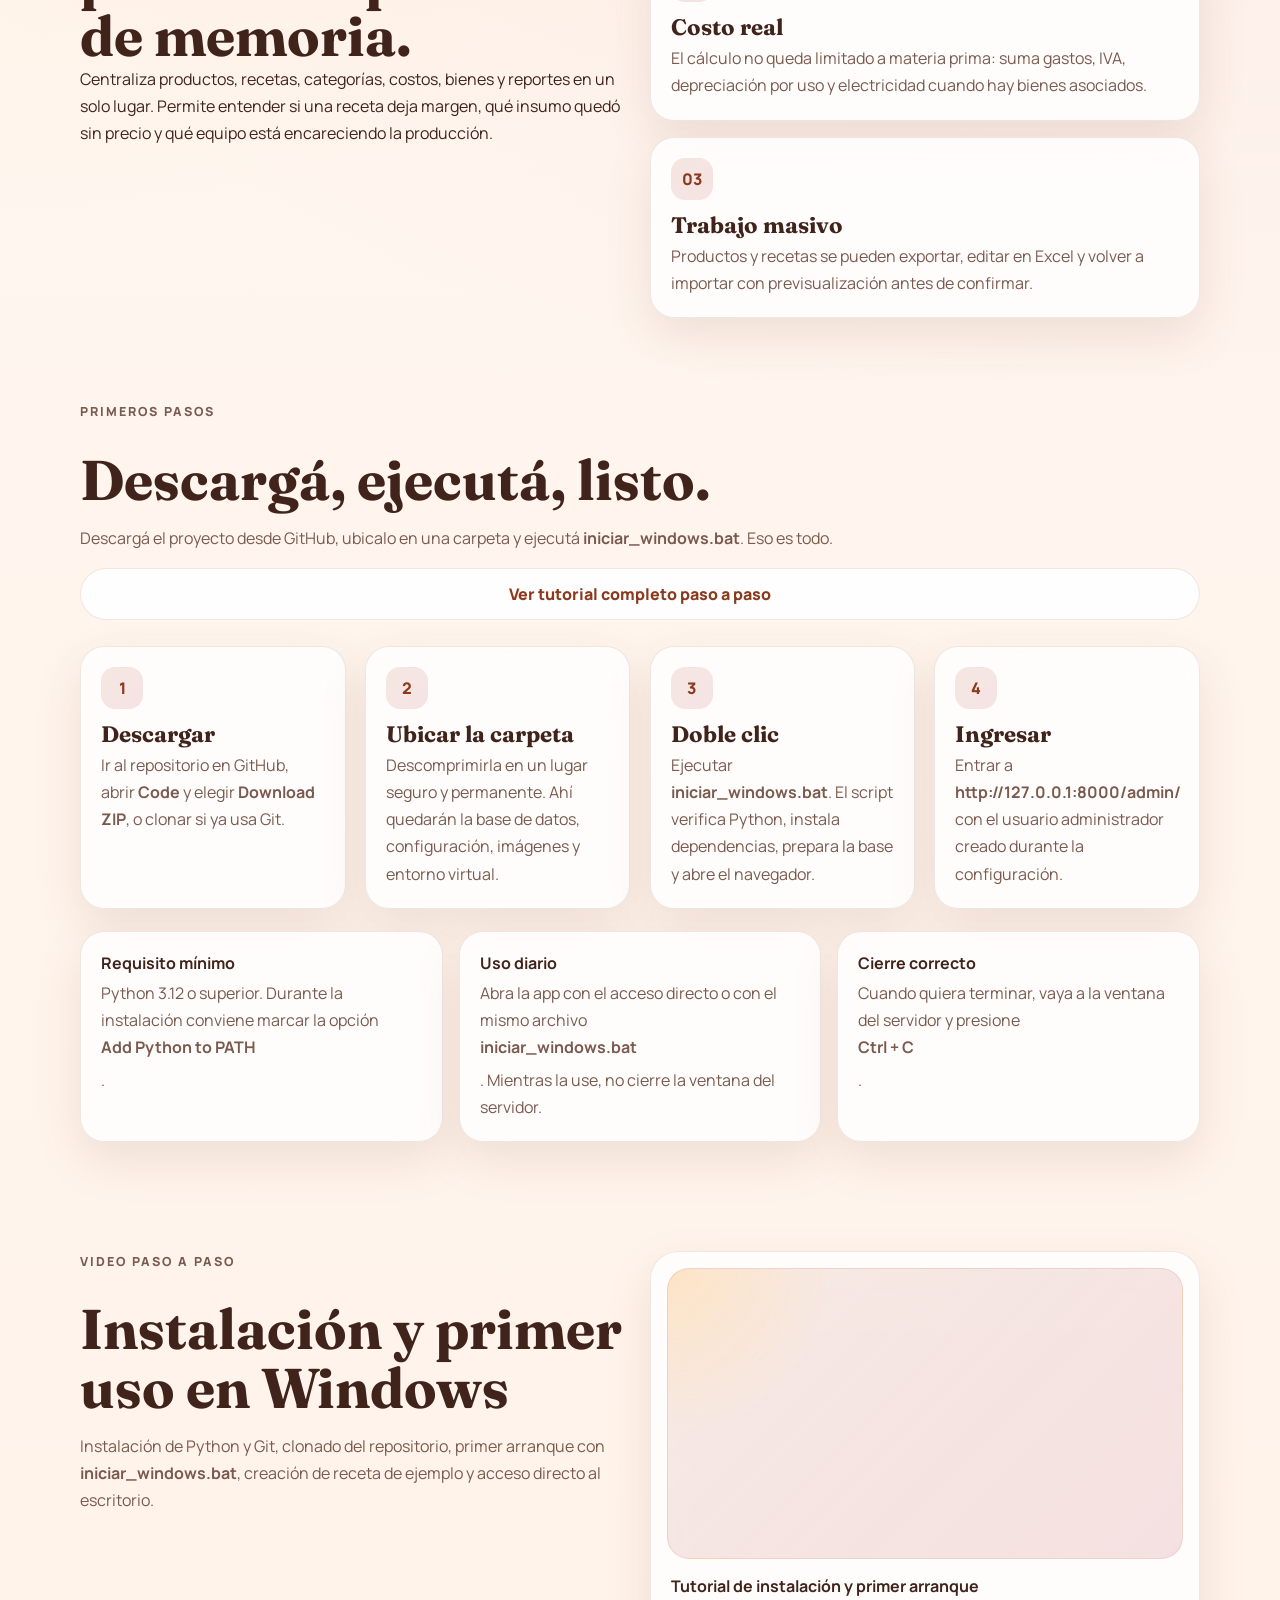
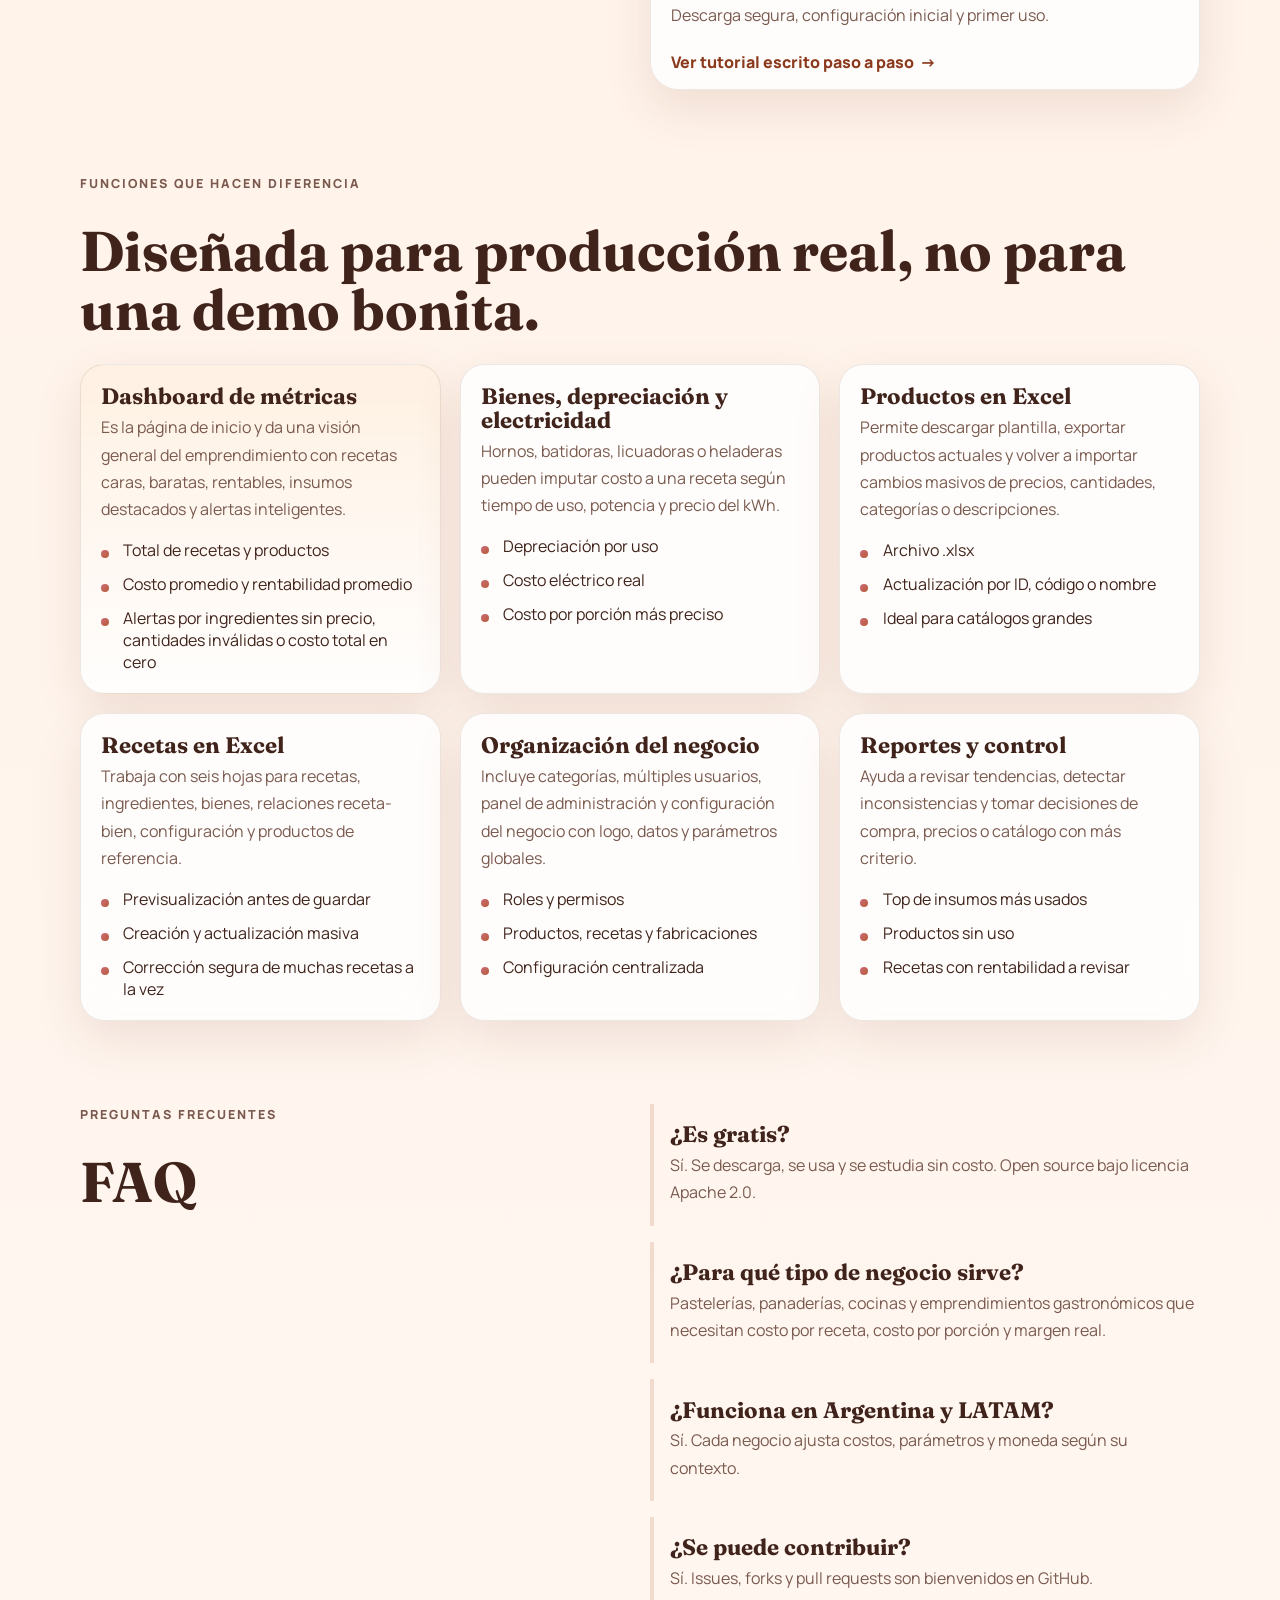
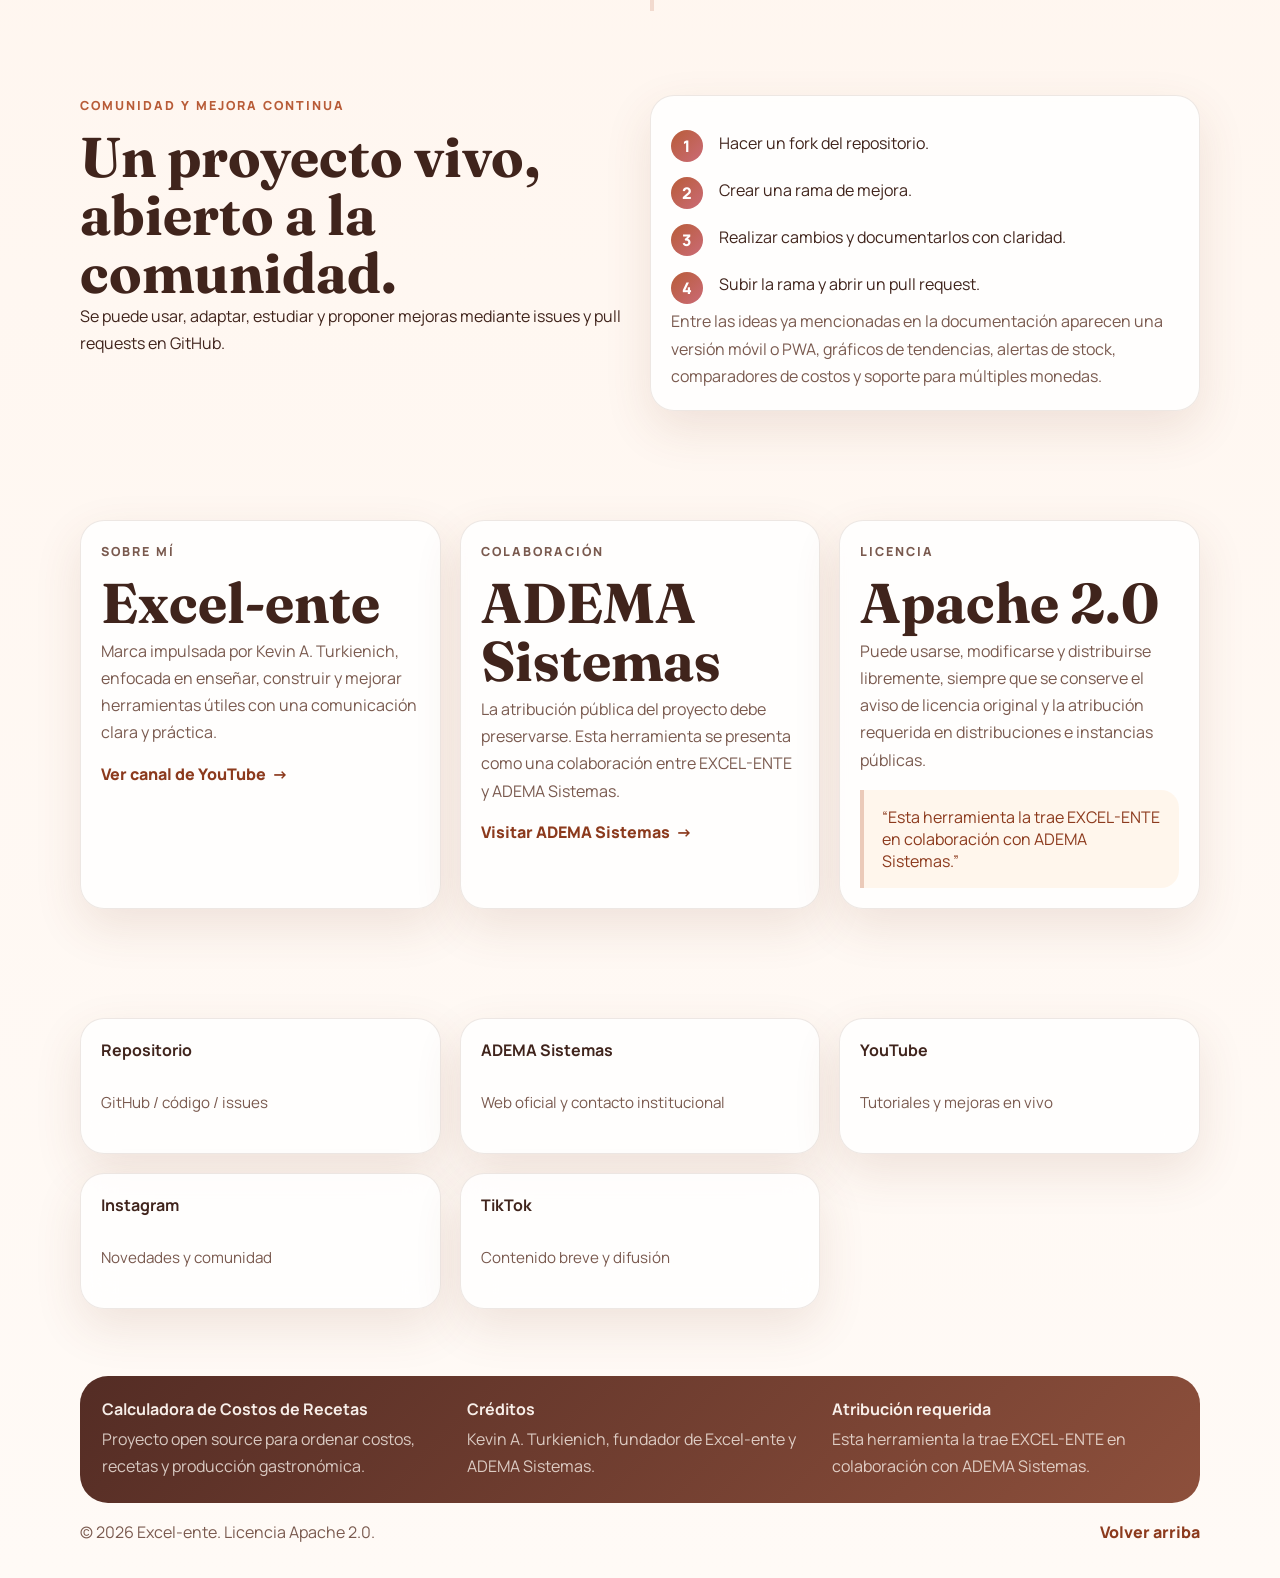
==== commit 62d2bff4: "cambios de tutoriales y copy de landing page" ====
--- a/index.html
+++ b/index.html
@@ -3,13 +3,137 @@
 <head>
     <meta charset="UTF-8">
     <meta name="viewport" content="width=device-width, initial-scale=1.0">
-    <title>Calculadora de Costos de Recetas | Excel-ente + ADEMA Sistemas</title>
-    <meta name="description" content="Landing estática para presentar la Calculadora de Costos de Recetas: descarga, uso en Windows, dashboard, bienes, importación masiva, contribución y licencia.">
+    <title>Calculadora de Costos de Recetas Gratis para Pastelerias en Argentina y LATAM | Excel-ente</title>
+    <meta name="description" content="Calculadora de costos de recetas gratis y open source para pastelerias, panaderias, cocina y emprendimientos gastronomicos de Argentina y LATAM. Descargala, usala en Windows, calcula costos reales, mejora margenes y contribui en GitHub.">
+    <meta name="keywords" content="calculadora de costos de recetas, calculadora de costos para pastelerias, software para pastelerias, software gastronomico gratuito, software open source, software libre, receta costeo, costeo de recetas, costo por porcion, calculadora de costos de tortas, software para panaderias, control de costos gastronomicos, descargar gratis, gratis, free, open source recipe cost calculator, software para pastelerias argentina, calculadora de costos argentina, costos de recetas argentina, software gastronomico argentina, software para panaderias argentina, costeo gastronomico latam, software para pastelerias latinoamerica">
+    <meta name="author" content="Excel-ente">
+    <meta name="application-name" content="Calculadora de Costos de Recetas">
+    <meta name="robots" content="index, follow, max-image-preview:large, max-snippet:-1, max-video-preview:-1">
+    <meta name="googlebot" content="index, follow, max-image-preview:large, max-snippet:-1, max-video-preview:-1">
+    <meta name="theme-color" content="#b85c38">
+    <meta name="format-detection" content="telephone=no">
+    <link rel="canonical" href="https://adema-websites.github.io/calculadora-de-costos-de-recetas/">
+    <meta property="og:locale" content="es_AR">
+    <meta property="og:type" content="website">
+    <meta property="og:url" content="https://adema-websites.github.io/calculadora-de-costos-de-recetas/">
+    <meta property="og:title" content="Calculadora de Costos de Recetas Gratis para Pastelerias en Argentina y LATAM">
+    <meta property="og:description" content="Herramienta gratuita y de codigo abierto para calcular costos de recetas, porciones, insumos, bienes y margenes en pastelerias, panaderias y negocios gastronomicos de Argentina y LATAM.">
+    <meta property="og:site_name" content="Calculadora de Costos de Recetas">
+    <meta property="og:image" content="logo.png">
+    <meta property="og:image:alt" content="Logo de la Calculadora de Costos de Recetas">
+    <meta name="twitter:card" content="summary_large_image">
+    <meta name="twitter:title" content="Calculadora de Costos de Recetas Gratis para Pastelerias en Argentina y LATAM">
+    <meta name="twitter:description" content="Software gratuito para pastelerias y negocios gastronomicos de Argentina y LATAM. Descargar, usar en Windows, mejorar costos y contribuir como proyecto open source.">
+    <meta name="twitter:image" content="logo.png">
     <link rel="icon" href="favicon.ico" type="image/x-icon">
     <link rel="preconnect" href="https://fonts.googleapis.com">
     <link rel="preconnect" href="https://fonts.gstatic.com" crossorigin>
     <link href="https://fonts.googleapis.com/css2?family=Fraunces:opsz,wght@9..144,600;9..144,700&family=Manrope:wght@400;500;700;800&display=swap" rel="stylesheet">
     <link rel="stylesheet" href="static/landing.css">
+    <script type="application/ld+json">
+        {
+            "@context": "https://schema.org",
+            "@graph": [
+                {
+                    "@type": "SoftwareApplication",
+                    "name": "Calculadora de Costos de Recetas",
+                    "url": "https://adema-websites.github.io/calculadora-de-costos-de-recetas/",
+                    "applicationCategory": "BusinessApplication",
+                    "applicationSubCategory": "Software para pastelerias y costeo de recetas en Argentina y LATAM",
+                    "operatingSystem": "Windows",
+                    "isAccessibleForFree": true,
+                    "areaServed": [
+                        "AR",
+                        "UY",
+                        "CL",
+                        "PY",
+                        "BO",
+                        "MX",
+                        "CO",
+                        "PE"
+                    ],
+                    "offers": {
+                        "@type": "Offer",
+                        "price": "0",
+                        "priceCurrency": "USD"
+                    },
+                    "description": "Software gratuito y open source para calcular costos de recetas, porciones, ingredientes, bienes, depreciacion, electricidad y margenes en pastelerias, panaderias y negocios gastronomicos de Argentina y LATAM.",
+                    "downloadUrl": "https://github.com/Excel-ente/calculadora-de-costos-de-recetas",
+                    "codeRepository": "https://github.com/Excel-ente/calculadora-de-costos-de-recetas",
+                    "license": "https://www.apache.org/licenses/LICENSE-2.0",
+                    "inLanguage": "es",
+                    "keywords": [
+                        "calculadora de costos de recetas",
+                        "software para pastelerias",
+                        "software gastronomico gratuito",
+                        "software open source",
+                        "costeo de recetas",
+                        "costo por porcion",
+                        "software libre para panaderias",
+                        "software para pastelerias argentina",
+                        "calculadora de costos argentina",
+                        "software gastronomico latam"
+                    ],
+                    "creator": {
+                        "@type": "Organization",
+                        "name": "Excel-ente"
+                    },
+                    "publisher": {
+                        "@type": "Organization",
+                        "name": "Excel-ente"
+                    }
+                },
+                {
+                    "@type": "Organization",
+                    "name": "Excel-ente",
+                    "url": "https://adema-websites.github.io/calculadora-de-costos-de-recetas/",
+                    "sameAs": [
+                        "https://github.com/Excel-ente/calculadora-de-costos-de-recetas",
+                        "https://www.youtube.com/@excel-ente",
+                        "https://www.instagram.com/excel.entes",
+                        "https://www.tiktok.com/@excel.entes"
+                    ]
+                },
+                {
+                    "@type": "FAQPage",
+                    "mainEntity": [
+                        {
+                            "@type": "Question",
+                            "name": "La calculadora de costos de recetas es gratis?",
+                            "acceptedAnswer": {
+                                "@type": "Answer",
+                                "text": "Si. Es un software gratuito y open source que puede descargarse, usarse, estudiarse, modificarse y mejorarse bajo licencia Apache 2.0."
+                            }
+                        },
+                        {
+                            "@type": "Question",
+                            "name": "Sirve para pastelerias y panaderias de Argentina y LATAM?",
+                            "acceptedAnswer": {
+                                "@type": "Answer",
+                                "text": "Si. Fue pensado para pastelerias, panaderias, cocinas y emprendimientos gastronomicos de Argentina y LATAM que necesitan calcular costos reales por receta y por porcion."
+                            }
+                        },
+                        {
+                            "@type": "Question",
+                            "name": "Se puede descargar y contribuir?",
+                            "acceptedAnswer": {
+                                "@type": "Answer",
+                                "text": "Si. El proyecto se descarga desde GitHub y acepta issues, forks y pull requests de la comunidad."
+                            }
+                        },
+                        {
+                            "@type": "Question",
+                            "name": "Sirve para calcular costos en pesos y adaptarlo a cada pais?",
+                            "acceptedAnswer": {
+                                "@type": "Answer",
+                                "text": "Si. El proyecto puede adaptarse a distintas realidades de costos, monedas y parametros del negocio, lo que lo vuelve util para Argentina y otros mercados de LATAM."
+                            }
+                        }
+                    ]
+                }
+            ]
+        }
+    </script>
 </head>
 <body>
     <div class="page-shell">
@@ -32,10 +156,11 @@
 
                 <nav id="site-nav" class="site-nav" aria-label="Principal">
                     <a href="#que-es">Qué es</a>
-                    <a href="#como-empezar">Cómo empezar</a>
                     <a href="#funciones">Funciones</a>
+                    <a href="#faq">FAQ</a>
                     <a href="#contribuir">Contribuir</a>
-                    <a href="#creditos">Créditos</a>
+                    <a class="nav-btn nav-btn-outline" href="tutorial.html">Tutorial</a>
+                    <a class="nav-btn nav-btn-fill" href="https://github.com/Excel-ente/calculadora-de-costos-de-recetas" target="_blank" rel="noreferrer">Descargar</a>
                 </nav>
             </div>
         </header>
@@ -44,28 +169,28 @@
             <section id="inicio" class="hero-section">
                 <div class="container hero-grid">
                     <div class="hero-copy">
-                        <p class="eyebrow">Herramienta abierta para pastelería, cocina y producción artesanal</p>
-                        <h1>Dejar de calcular “más o menos” también puede verse rico.</h1>
+                        <p class="eyebrow">Open source · Gratuito · Django + Python</p>
+                        <h1>Calculá costos reales de tus recetas, porciones y producción.</h1>
                         <p class="hero-lead">
-                            La Calculadora de Costos de Recetas transforma ingredientes, recetas, bienes y producción en información útil para decidir precios, cuidar márgenes y trabajar con más orden.
+                            Software libre para pastelerías, panaderías y emprendimientos gastronómicos. Descargá, usá y contribuí sin pagar licencias.
                         </p>
                         <div class="hero-actions">
-                            <a class="button button-primary" href="https://github.com/Excel-ente/calculadora-de-costos-de-recetas" target="_blank" rel="noreferrer">Descargar proyecto</a>
+                            <a class="button button-primary" href="https://github.com/Excel-ente/calculadora-de-costos-de-recetas" target="_blank" rel="noreferrer">Descargar gratis</a>
                             <a class="button button-secondary" href="#como-empezar">Ver pasos simples</a>
                         </div>
                         <ul class="hero-points" aria-label="Beneficios principales">
-                            <li>100 % gratuito y de código abierto</li>
-                            <li>Ideal para usuarios no técnicos en Windows</li>
-                            <li>Incluye dashboard, bienes e importación masiva en Excel</li>
+                            <li>Gratis, open source, licencia Apache 2.0</li>
+                            <li>Corre local en Windows — sin internet, sin suscripción</li>
+                            <li>Dashboard, bienes, depreciación e importación masiva en Excel</li>
                         </ul>
                     </div>
 
                     <div class="hero-card-stack" aria-label="Vista de capacidades">
                         <article class="glass-card spotlight-card">
                             <span class="chip chip-sugar">Costo real</span>
-                            <h2>Una receta puede incluir mucho más que harina, azúcar y huevos.</h2>
+                            <h2>Más que harina, azúcar y huevos.</h2>
                             <p>
-                                El sistema contempla ingredientes, subrecetas, gastos adicionales, IVA, depreciación de equipos y costo eléctrico cuando corresponde.
+                                Ingredientes, subrecetas, gastos, IVA, depreciación de equipos y costo eléctrico en un solo cálculo.
                             </p>
                             <div class="metric-ribbon">
                                 <div>
@@ -80,11 +205,11 @@
                         </article>
 
                         <article class="glass-card mini-card mini-card-left">
-                            <p>“descargar, editar, analizar, revisar y recién después confirmar”</p>
+                            <p>"descargar, editar, revisar y confirmar"</p>
                         </article>
 
                         <article class="glass-card mini-card mini-card-right">
-                            <p>“la app sirve para transformar ingredientes y recetas en información útil para decidir precios”</p>
+                            <p>"ingredientes y recetas → información para decidir precios"</p>
                         </article>
                     </div>
                 </div>
@@ -93,16 +218,20 @@
             <section class="trust-section">
                 <div class="container trust-grid">
                     <article>
-                        <strong>Para quién es</strong>
-                        <p>Pasteleros, panaderos, cocineros, emprendimientos gastronómicos y negocios que necesitan ordenar costos sin volverse técnicos.</p>
+                        <strong>Para quién</strong>
+                        <p>Pasteleros, panaderos, cocineros y emprendimientos gastronómicos que necesitan ordenar costos.</p>
                     </article>
                     <article>
                         <strong>Cómo corre</strong>
-                        <p>Funciona localmente en su computadora con Windows y se abre en el navegador. No depende de una instalación compleja tipo escritorio.</p>
+                        <p>Local en Windows, se abre en el navegador. Sin instalación compleja ni dependencia de internet.</p>
                     </article>
                     <article>
                         <strong>Qué resuelve</strong>
-                        <p>Precio por receta, costo por porción, control de insumos, revisión de rentabilidad, trabajo en equipo y carga masiva con Excel.</p>
+                        <p>Costo por receta, costo por porción, control de insumos, rentabilidad y carga masiva con Excel.</p>
+                    </article>
+                    <article>
+                        <strong>Stack</strong>
+                        <p>Python + Django. Código abierto en GitHub, abierto a contribuciones de la comunidad.</p>
                     </article>
                 </div>
             </section>
@@ -111,12 +240,9 @@
                 <div class="container split-grid">
                     <div>
                         <p class="eyebrow">Qué es este proyecto</p>
-                        <h2>Una base profesional para regalarle orden a un negocio gastronómico.</h2>
-                        <p>
-                            Esta aplicación web local fue pensada para quienes hoy trabajan con cuadernos, planillas sueltas o precios “de memoria”. Centraliza productos, recetas, categorías, costos, bienes y reportes en un solo lugar.
-                        </p>
-                        <p>
-                            No se trata solo de saber cuánto cuesta una torta. Se trata de entender si una receta deja margen, si un insumo quedó sin precio, qué equipo está encareciendo una producción y qué conviene revisar primero.
+                        <h2>Costeo real para quienes hoy trabajan con planillas o precios de memoria.</h2>
+                        <p>
+                            Centraliza productos, recetas, categorías, costos, bienes y reportes en un solo lugar. Permite entender si una receta deja margen, qué insumo quedó sin precio y qué equipo está encareciendo la producción.
                         </p>
                     </div>
 
@@ -143,11 +269,12 @@
             <section id="como-empezar" class="content-section setup-section">
                 <div class="container">
                     <div class="section-heading">
-                        <p class="eyebrow">Cómo descargarlo y usarlo</p>
-                        <h2>Flujo simple para usuarios de Windows</h2>
-                        <p>
-                            La forma recomendada de empezar es descargar el proyecto, ubicarlo en una carpeta fija y ejecutar <strong>iniciar_windows.bat</strong>. Ese archivo es el botón de arranque práctico de la aplicación en Windows.
-                        </p>
+                        <p class="eyebrow">Primeros pasos</p>
+                        <h2>Descargá, ejecutá, listo.</h2>
+                        <p>
+                            Descargá el proyecto desde GitHub, ubicalo en una carpeta y ejecutá <strong>iniciar_windows.bat</strong>. Eso es todo.
+                        </p>
+                        <a class="button button-secondary" href="tutorial.html">Ver tutorial completo paso a paso</a>
                     </div>
 
                     <div class="timeline-grid">
@@ -194,12 +321,9 @@
                 <div class="container video-grid">
                     <div class="section-heading section-heading-left">
                         <p class="eyebrow">Video paso a paso</p>
-                        <h2>Acá puede ir el tutorial de cómo descargarlo y usarlo</h2>
-                        <p>
-                            Esta sección está lista para incrustar un video de YouTube que muestre el proceso completo: descarga del proyecto, ejecución de <strong>iniciar_windows.bat</strong>, ingreso al panel y uso básico inicial.
-                        </p>
-                        <p>
-                            Por ahora queda un placeholder visual. Cuando tenga el enlace real del video, se reemplaza el <strong>src</strong> del iframe por la URL de YouTube correspondiente.
+                        <h2>Instalación y primer uso en Windows</h2>
+                        <p>
+                            Instalación de Python y Git, clonado del repositorio, primer arranque con <strong>iniciar_windows.bat</strong>, creación de receta de ejemplo y acceso directo al escritorio.
                         </p>
                     </div>
 
@@ -216,8 +340,9 @@
                             </iframe>
                         </div>
                         <div class="video-meta">
-                            <strong>Placeholder para YouTube</strong>
-                            <p>Reemplace <strong>VIDEO_ID_AQUI</strong> por el ID real del video cuando el tutorial esté publicado.</p>
+                            <strong>Tutorial de instalación y primer arranque</strong>
+                            <p>Descarga segura, configuración inicial y primer uso.</p>
+                            <a class="text-link" href="tutorial.html">Ver tutorial escrito paso a paso</a>
                         </div>
                     </div>
                 </div>
@@ -294,28 +419,28 @@
                 </div>
             </section>
 
-            <section class="content-section audience-section">
+            <section id="faq" class="content-section audience-section">
                 <div class="container audience-grid">
                     <div class="section-heading section-heading-left">
-                        <p class="eyebrow">Para usuarios simples</p>
-                        <h2>Qué gana alguien que no quiere complicarse con sistemas</h2>
+                        <p class="eyebrow">Preguntas frecuentes</p>
+                        <h2>FAQ</h2>
                     </div>
                     <div class="benefit-list">
                         <article>
-                            <h3>Menos intuición, más números reales</h3>
-                            <p>Sabe cuánto cuesta una receta y cuánto cuesta cada porción sin rehacer cuentas manuales cada vez.</p>
+                            <h3>¿Es gratis?</h3>
+                            <p>Sí. Se descarga, se usa y se estudia sin costo. Open source bajo licencia Apache 2.0.</p>
                         </article>
                         <article>
-                            <h3>Un solo lugar para trabajar</h3>
-                            <p>Productos, recetas, gastos, bienes y alertas quedan ordenados en un panel coherente.</p>
+                            <h3>¿Para qué tipo de negocio sirve?</h3>
+                            <p>Pastelerías, panaderías, cocinas y emprendimientos gastronómicos que necesitan costo por receta, costo por porción y margen real.</p>
                         </article>
                         <article>
-                            <h3>Excel sigue siendo parte del flujo</h3>
-                            <p>Puede seguir usando archivos .xlsx para cargas grandes, pero ahora con una capa de validación y control.</p>
+                            <h3>¿Funciona en Argentina y LATAM?</h3>
+                            <p>Sí. Cada negocio ajusta costos, parámetros y moneda según su contexto.</p>
                         </article>
                         <article>
-                            <h3>Visión del negocio en minutos</h3>
-                            <p>El dashboard permite revisar compras, márgenes y problemas reales sin navegar receta por receta.</p>
+                            <h3>¿Se puede contribuir?</h3>
+                            <p>Sí. Issues, forks y pull requests son bienvenidos en GitHub.</p>
                         </article>
                     </div>
                 </div>
@@ -325,9 +450,9 @@
                 <div class="container contribute-grid">
                     <div>
                         <p class="eyebrow">Comunidad y mejora continua</p>
-                        <h2>Es un regalo útil hoy, y un proyecto vivo mañana.</h2>
-                        <p>
-                            El proyecto es abierto a mejoras de la comunidad. Se puede usar, adaptar, estudiar y proponer evoluciones mediante issues y pull requests.
+                        <h2>Un proyecto vivo, abierto a la comunidad.</h2>
+                        <p>
+                            Se puede usar, adaptar, estudiar y proponer mejoras mediante issues y pull requests en GitHub.
                         </p>
                     </div>
 
@@ -351,7 +476,7 @@
                         <p class="eyebrow">Sobre mí</p>
                         <h2>Excel-ente</h2>
                         <p>
-                            Marca impulsada por Kevin Ariek Turkienich, enfocada en enseñar, construir y mejorar herramientas útiles con una comunicación clara y práctica.
+                            Marca impulsada por Kevin A. Turkienich, enfocada en enseñar, construir y mejorar herramientas útiles con una comunicación clara y práctica.
                         </p>
                         <a class="text-link" href="https://www.youtube.com/@excel-ente" target="_blank" rel="noreferrer">Ver canal de YouTube</a>
                     </article>
@@ -408,7 +533,7 @@
             <div class="container footer-grid">
                 <div>
                     <strong>Calculadora de Costos de Recetas</strong>
-                    <p>Proyecto abierto para ordenar costos, recetas y producción gastronómica con una estética cálida y una base práctica.</p>
+                    <p>Proyecto open source para ordenar costos, recetas y producción gastronómica.</p>
                 </div>
                 <div>
                     <strong>Créditos</strong>
--- a/static/landing.css
+++ b/static/landing.css
@@ -166,6 +166,39 @@
     color: var(--text);
 }
 
+.nav-btn {
+    font-weight: 700;
+    font-size: 0.88rem;
+    padding: 0.55rem 1.1rem;
+    border-radius: 999px;
+    text-align: center;
+    transition: transform 180ms ease, box-shadow 180ms ease;
+}
+
+.nav-btn:hover,
+.nav-btn:focus-visible {
+    transform: translateY(-2px);
+    background: var(--bg-soft);
+}
+
+.nav-btn-outline {
+    color: var(--accent-deep);
+    border: 1.5px solid rgba(184, 92, 56, 0.3);
+    background: rgba(255, 255, 255, 0.9);
+}
+
+.nav-btn-fill {
+    color: #fff;
+    background: linear-gradient(135deg, var(--accent) 0%, var(--berry) 100%);
+    box-shadow: 0 6px 18px rgba(184, 92, 56, 0.22);
+}
+
+.nav-btn-fill:hover,
+.nav-btn-fill:focus-visible {
+    background: linear-gradient(135deg, var(--accent) 0%, var(--berry) 100%);
+    box-shadow: 0 10px 24px rgba(184, 92, 56, 0.3);
+}
+
 .hero-section {
     padding: 2.25rem 0 3.25rem;
 }
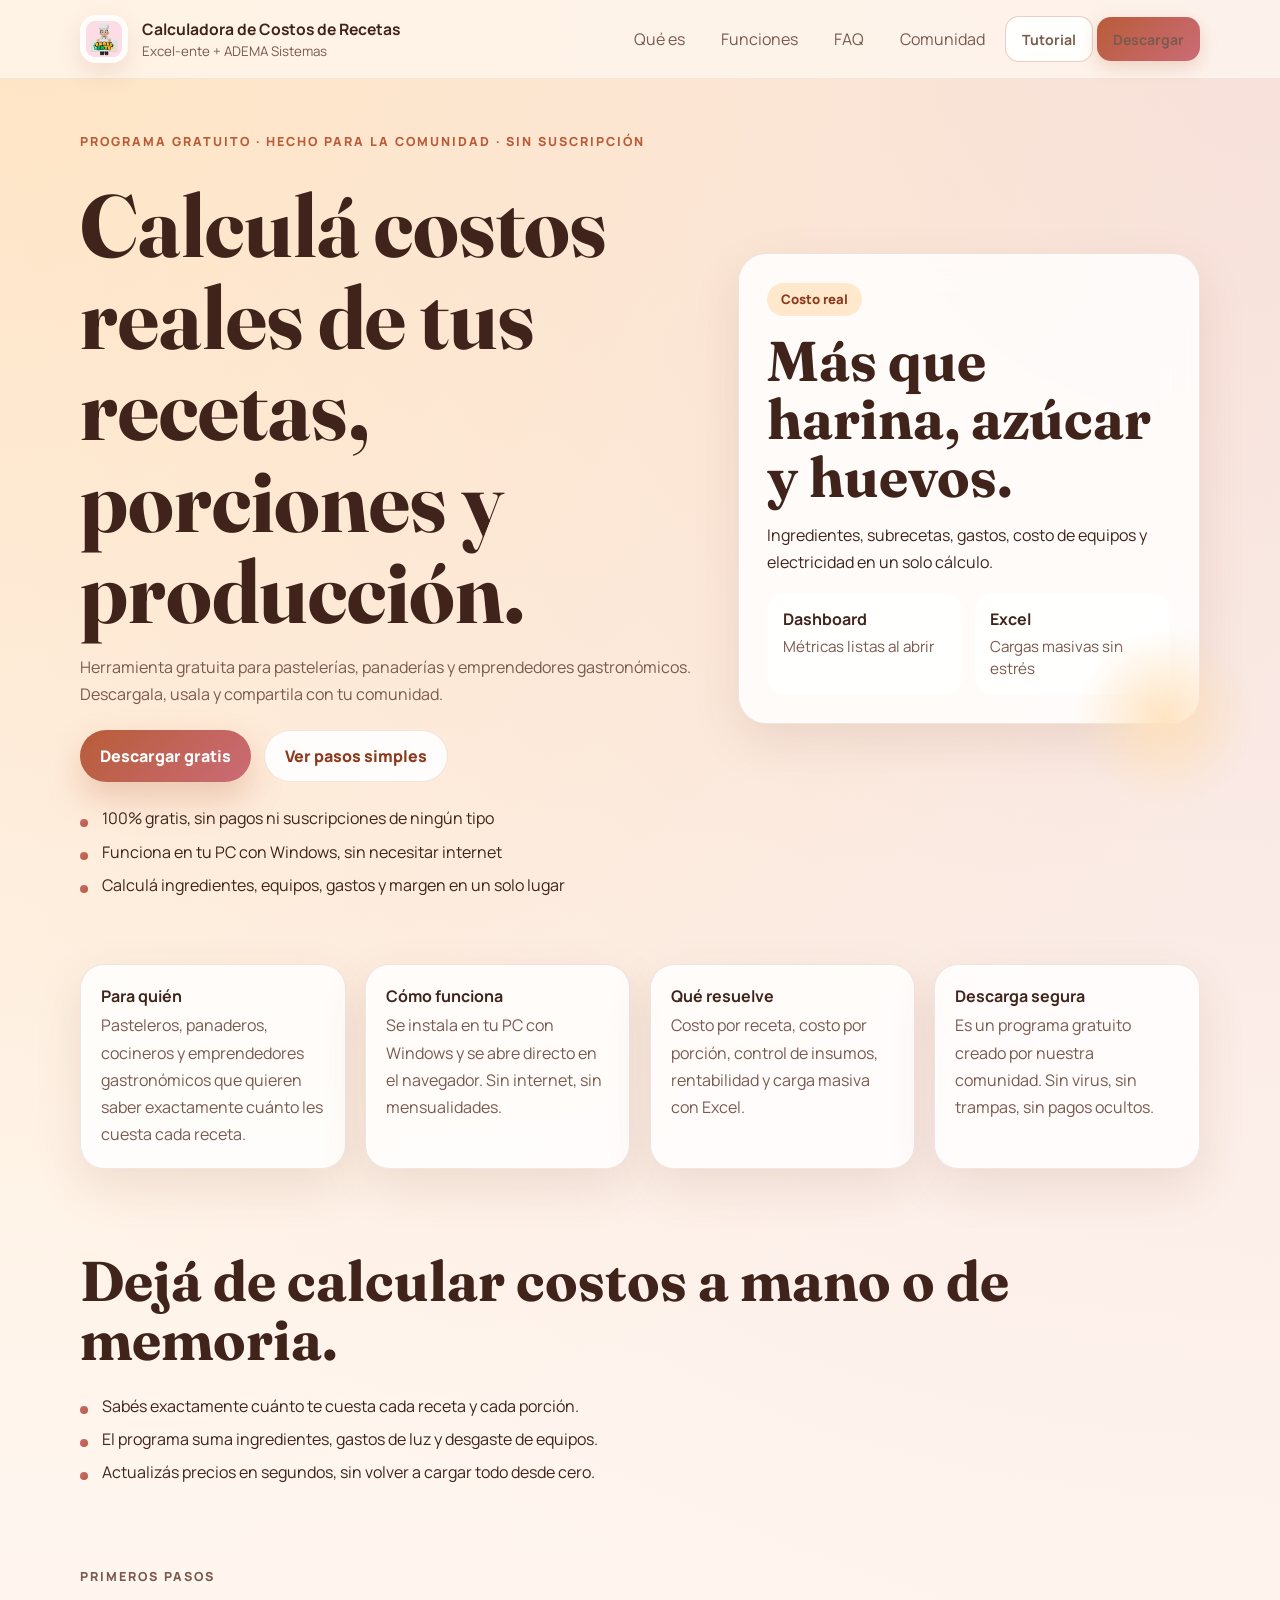
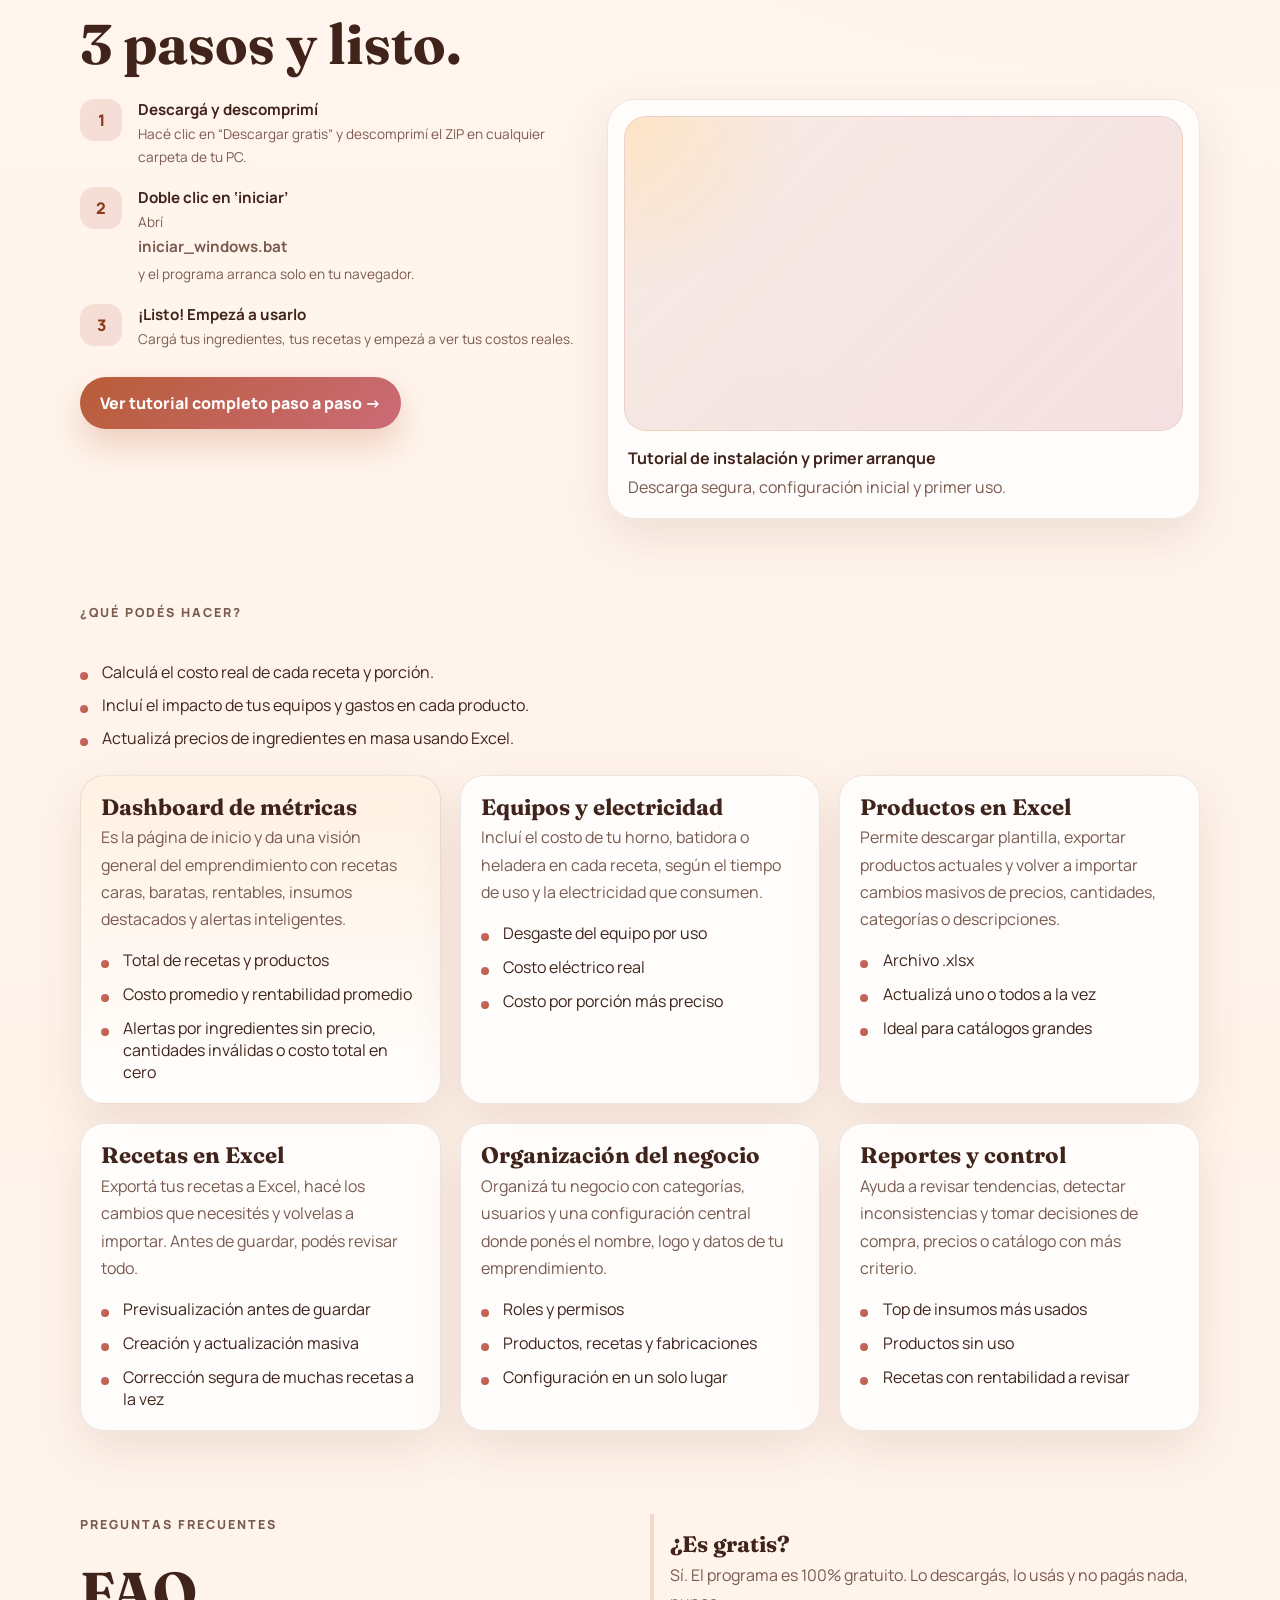
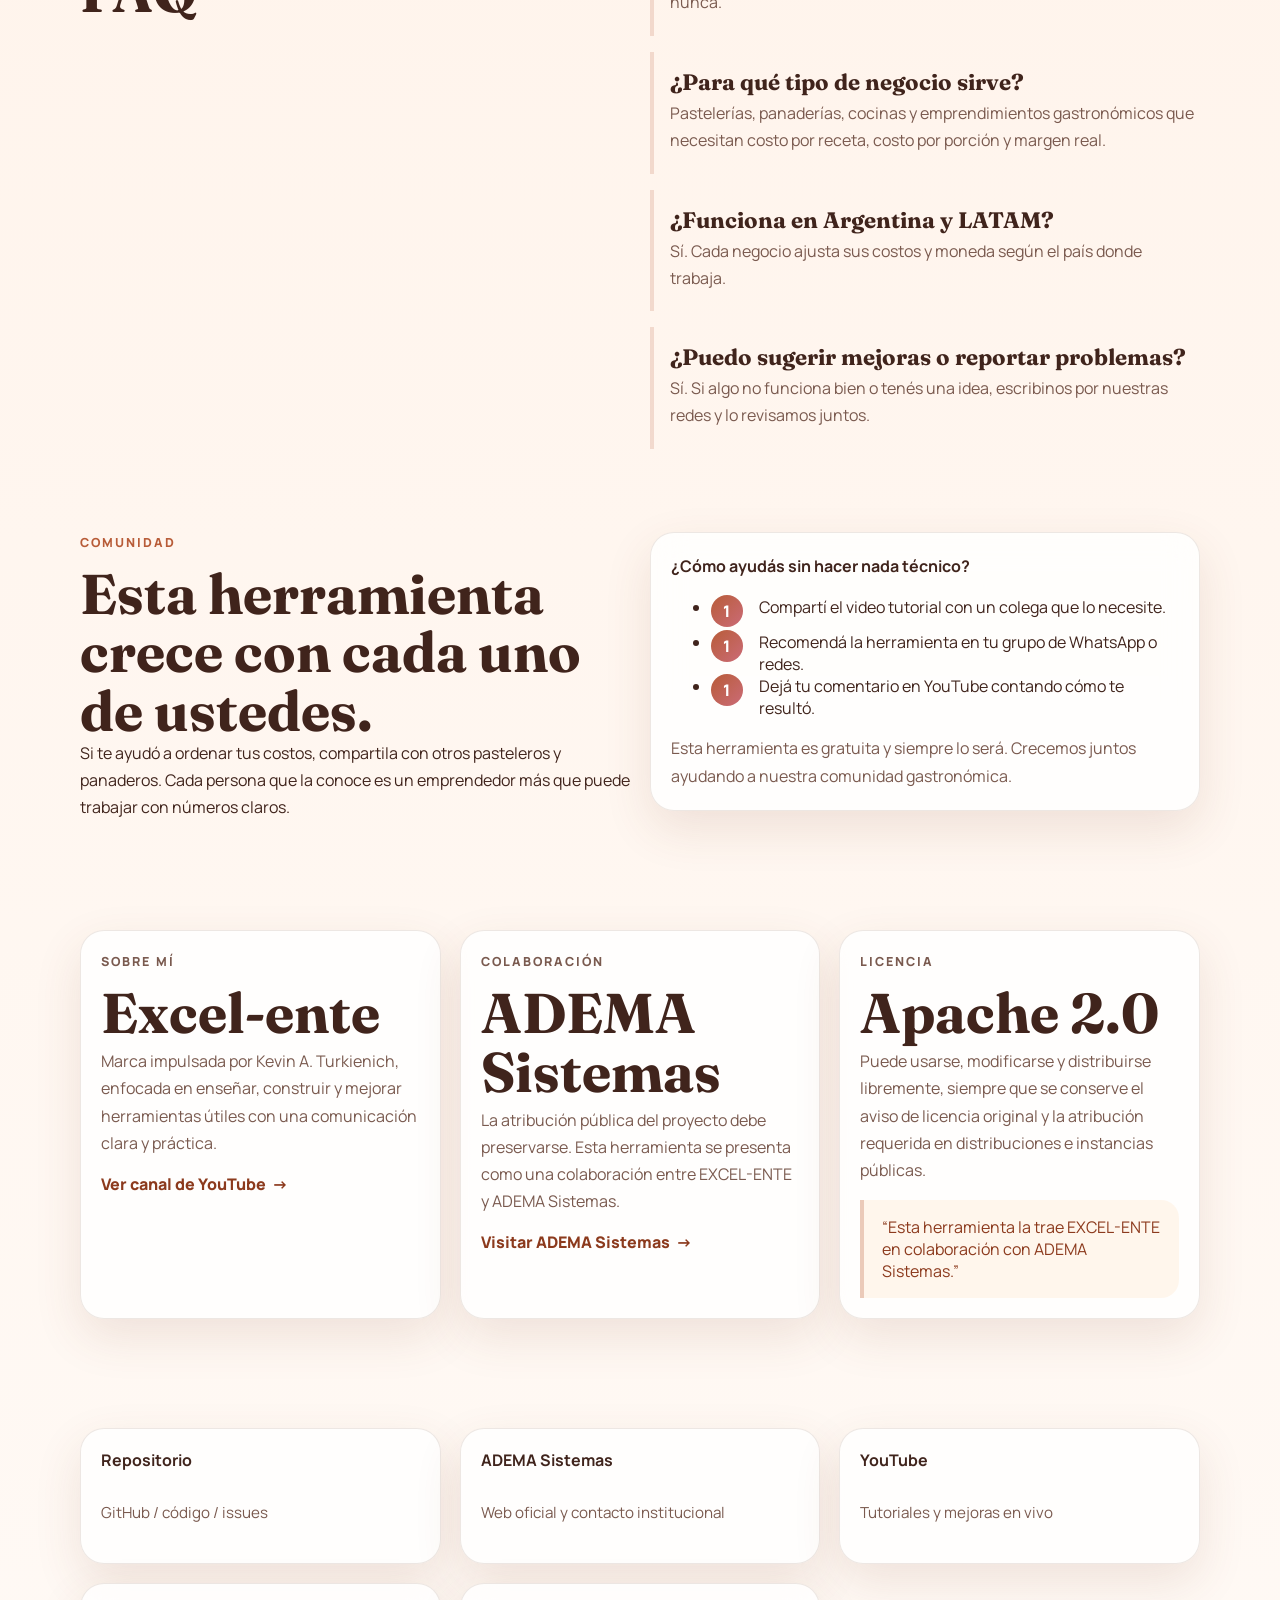
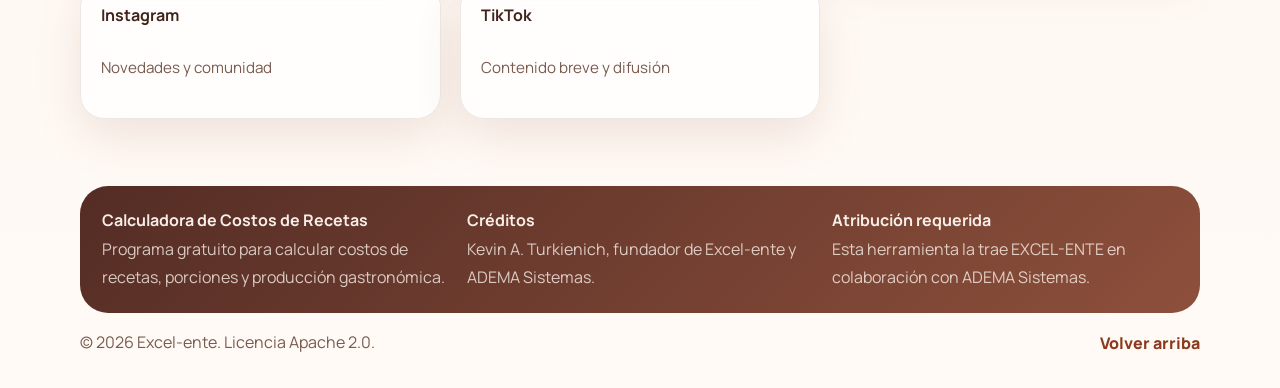
==== commit 19277525: "cambios de copy" ====
--- a/index.html
+++ b/index.html
@@ -158,7 +158,7 @@
                     <a href="#que-es">Qué es</a>
                     <a href="#funciones">Funciones</a>
                     <a href="#faq">FAQ</a>
-                    <a href="#contribuir">Contribuir</a>
+                    <a href="#contribuir">Comunidad</a>
                     <a class="nav-btn nav-btn-outline" href="tutorial.html">Tutorial</a>
                     <a class="nav-btn nav-btn-fill" href="https://github.com/Excel-ente/calculadora-de-costos-de-recetas" target="_blank" rel="noreferrer">Descargar</a>
                 </nav>
@@ -169,19 +169,19 @@
             <section id="inicio" class="hero-section">
                 <div class="container hero-grid">
                     <div class="hero-copy">
-                        <p class="eyebrow">Open source · Gratuito · Django + Python</p>
+                        <p class="eyebrow">Programa gratuito · Hecho para la comunidad · Sin suscripción</p>
                         <h1>Calculá costos reales de tus recetas, porciones y producción.</h1>
                         <p class="hero-lead">
-                            Software libre para pastelerías, panaderías y emprendimientos gastronómicos. Descargá, usá y contribuí sin pagar licencias.
+                            Herramienta gratuita para pastelerías, panaderías y emprendedores gastronómicos. Descargala, usala y compartila con tu comunidad.
                         </p>
                         <div class="hero-actions">
                             <a class="button button-primary" href="https://github.com/Excel-ente/calculadora-de-costos-de-recetas" target="_blank" rel="noreferrer">Descargar gratis</a>
                             <a class="button button-secondary" href="#como-empezar">Ver pasos simples</a>
                         </div>
                         <ul class="hero-points" aria-label="Beneficios principales">
-                            <li>Gratis, open source, licencia Apache 2.0</li>
-                            <li>Corre local en Windows — sin internet, sin suscripción</li>
-                            <li>Dashboard, bienes, depreciación e importación masiva en Excel</li>
+                            <li>100% gratis, sin pagos ni suscripciones de ningún tipo</li>
+                            <li>Funciona en tu PC con Windows, sin necesitar internet</li>
+                            <li>Calculá ingredientes, equipos, gastos y margen en un solo lugar</li>
                         </ul>
                     </div>
 
@@ -190,7 +190,7 @@
                             <span class="chip chip-sugar">Costo real</span>
                             <h2>Más que harina, azúcar y huevos.</h2>
                             <p>
-                                Ingredientes, subrecetas, gastos, IVA, depreciación de equipos y costo eléctrico en un solo cálculo.
+                                Ingredientes, subrecetas, gastos, costo de equipos y electricidad en un solo cálculo.
                             </p>
                             <div class="metric-ribbon">
                                 <div>
@@ -204,13 +204,7 @@
                             </div>
                         </article>
 
-                        <article class="glass-card mini-card mini-card-left">
-                            <p>"descargar, editar, revisar y confirmar"</p>
-                        </article>
-
-                        <article class="glass-card mini-card mini-card-right">
-                            <p>"ingredientes y recetas → información para decidir precios"</p>
-                        </article>
+
                     </div>
                 </div>
             </section>
@@ -219,50 +213,31 @@
                 <div class="container trust-grid">
                     <article>
                         <strong>Para quién</strong>
-                        <p>Pasteleros, panaderos, cocineros y emprendimientos gastronómicos que necesitan ordenar costos.</p>
+                        <p>Pasteleros, panaderos, cocineros y emprendedores gastronómicos que quieren saber exactamente cuánto les cuesta cada receta.</p>
                     </article>
                     <article>
-                        <strong>Cómo corre</strong>
-                        <p>Local en Windows, se abre en el navegador. Sin instalación compleja ni dependencia de internet.</p>
+                        <strong>Cómo funciona</strong>
+                        <p>Se instala en tu PC con Windows y se abre directo en el navegador. Sin internet, sin mensualidades.</p>
                     </article>
                     <article>
                         <strong>Qué resuelve</strong>
                         <p>Costo por receta, costo por porción, control de insumos, rentabilidad y carga masiva con Excel.</p>
                     </article>
                     <article>
-                        <strong>Stack</strong>
-                        <p>Python + Django. Código abierto en GitHub, abierto a contribuciones de la comunidad.</p>
+                        <strong>Descarga segura</strong>
+                        <p>Es un programa gratuito creado por nuestra comunidad. Sin virus, sin trampas, sin pagos ocultos.</p>
                     </article>
                 </div>
             </section>
 
             <section id="que-es" class="content-section story-section">
-                <div class="container split-grid">
-                    <div>
-                        <p class="eyebrow">Qué es este proyecto</p>
-                        <h2>Costeo real para quienes hoy trabajan con planillas o precios de memoria.</h2>
-                        <p>
-                            Centraliza productos, recetas, categorías, costos, bienes y reportes en un solo lugar. Permite entender si una receta deja margen, qué insumo quedó sin precio y qué equipo está encareciendo la producción.
-                        </p>
-                    </div>
-
-                    <div class="feature-slab">
-                        <article class="slab-card">
-                            <span class="icon-badge">01</span>
-                            <h3>Vista clara</h3>
-                            <p>El dashboard resume en minutos el estado del negocio: recetas más caras, más rentables, alertas y productos más usados.</p>
-                        </article>
-                        <article class="slab-card">
-                            <span class="icon-badge">02</span>
-                            <h3>Costo real</h3>
-                            <p>El cálculo no queda limitado a materia prima: suma gastos, IVA, depreciación por uso y electricidad cuando hay bienes asociados.</p>
-                        </article>
-                        <article class="slab-card">
-                            <span class="icon-badge">03</span>
-                            <h3>Trabajo masivo</h3>
-                            <p>Productos y recetas se pueden exportar, editar en Excel y volver a importar con previsualización antes de confirmar.</p>
-                        </article>
-                    </div>
+                <div class="container section-heading">
+                    <h2>Dejá de calcular costos a mano o de memoria.</h2>
+                    <ul class="hero-points" aria-label="Qué hace el programa">
+                        <li>Sabés exactamente cuánto te cuesta cada receta y cada porción.</li>
+                        <li>El programa suma ingredientes, gastos de luz y desgaste de equipos.</li>
+                        <li>Actualizás precios en segundos, sin volver a cargar todo desde cero.</li>
+                    </ul>
                 </div>
             </section>
 
@@ -270,79 +245,51 @@
                 <div class="container">
                     <div class="section-heading">
                         <p class="eyebrow">Primeros pasos</p>
-                        <h2>Descargá, ejecutá, listo.</h2>
-                        <p>
-                            Descargá el proyecto desde GitHub, ubicalo en una carpeta y ejecutá <strong>iniciar_windows.bat</strong>. Eso es todo.
-                        </p>
-                        <a class="button button-secondary" href="tutorial.html">Ver tutorial completo paso a paso</a>
-                    </div>
-
-                    <div class="timeline-grid">
-                        <article class="timeline-card">
-                            <span class="step">1</span>
-                            <h3>Descargar</h3>
-                            <p>Ir al repositorio en GitHub, abrir <strong>Code</strong> y elegir <strong>Download ZIP</strong>, o clonar si ya usa Git.</p>
-                        </article>
-                        <article class="timeline-card">
-                            <span class="step">2</span>
-                            <h3>Ubicar la carpeta</h3>
-                            <p>Descomprimirla en un lugar seguro y permanente. Ahí quedarán la base de datos, configuración, imágenes y entorno virtual.</p>
-                        </article>
-                        <article class="timeline-card">
-                            <span class="step">3</span>
-                            <h3>Doble clic</h3>
-                            <p>Ejecutar <strong>iniciar_windows.bat</strong>. El script verifica Python, instala dependencias, prepara la base y abre el navegador.</p>
-                        </article>
-                        <article class="timeline-card">
-                            <span class="step">4</span>
-                            <h3>Ingresar</h3>
-                            <p>Entrar a <strong>http://127.0.0.1:8000/admin/</strong> con el usuario administrador creado durante la configuración.</p>
-                        </article>
-                    </div>
-
-                    <div class="callout-panel">
-                        <div>
-                            <strong>Requisito mínimo</strong>
-                            <p>Python 3.12 o superior. Durante la instalación conviene marcar la opción <strong>Add Python to PATH</strong>.</p>
+                        <h2>3 pasos y listo.</h2>
+                    </div>
+
+                    <div class="setup-duo">
+                        <div class="steps-list">
+                            <div class="step-item">
+                                <span class="step">1</span>
+                                <div>
+                                    <strong>Descargá y descomprimí</strong>
+                                    <p>Hacé clic en “Descargar gratis” y descomprimí el ZIP en cualquier carpeta de tu PC.</p>
+                                </div>
+                            </div>
+                            <div class="step-item">
+                                <span class="step">2</span>
+                                <div>
+                                    <strong>Doble clic en ‘iniciar’</strong>
+                                    <p>Abrí <strong>iniciar_windows.bat</strong> y el programa arranca solo en tu navegador.</p>
+                                </div>
+                            </div>
+                            <div class="step-item">
+                                <span class="step">3</span>
+                                <div>
+                                    <strong>¡Listo! Empezá a usarlo</strong>
+                                    <p>Cargá tus ingredientes, tus recetas y empezá a ver tus costos reales.</p>
+                                </div>
+                            </div>
+                            <a class="button button-primary setup-cta" href="tutorial.html">Ver tutorial completo paso a paso →</a>
                         </div>
-                        <div>
-                            <strong>Uso diario</strong>
-                            <p>Abra la app con el acceso directo o con el mismo archivo <strong>iniciar_windows.bat</strong>. Mientras la use, no cierre la ventana del servidor.</p>
-                        </div>
-                        <div>
-                            <strong>Cierre correcto</strong>
-                            <p>Cuando quiera terminar, vaya a la ventana del servidor y presione <strong>Ctrl + C</strong>.</p>
-                        </div>
-                    </div>
-                </div>
-            </section>
-
-            <section id="video-tutorial" class="content-section video-section">
-                <div class="container video-grid">
-                    <div class="section-heading section-heading-left">
-                        <p class="eyebrow">Video paso a paso</p>
-                        <h2>Instalación y primer uso en Windows</h2>
-                        <p>
-                            Instalación de Python y Git, clonado del repositorio, primer arranque con <strong>iniciar_windows.bat</strong>, creación de receta de ejemplo y acceso directo al escritorio.
-                        </p>
-                    </div>
-
-                    <div class="video-card">
-                        <div class="video-frame-wrapper">
-                            <iframe
-                                class="video-frame"
-                                src="https://www.youtube.com/embed/VIDEO_ID_AQUI"
-                                title="Tutorial de descarga y uso"
-                                loading="lazy"
-                                referrerpolicy="strict-origin-when-cross-origin"
-                                allow="accelerometer; autoplay; clipboard-write; encrypted-media; gyroscope; picture-in-picture; web-share"
-                                allowfullscreen>
-                            </iframe>
-                        </div>
-                        <div class="video-meta">
-                            <strong>Tutorial de instalación y primer arranque</strong>
-                            <p>Descarga segura, configuración inicial y primer uso.</p>
-                            <a class="text-link" href="tutorial.html">Ver tutorial escrito paso a paso</a>
+
+                        <div class="video-card">
+                            <div class="video-frame-wrapper">
+                                <iframe
+                                    class="video-frame"
+                                    src="https://www.youtube.com/embed/VIDEO_ID_AQUI"
+                                    title="Tutorial de descarga y uso"
+                                    loading="lazy"
+                                    referrerpolicy="strict-origin-when-cross-origin"
+                                    allow="accelerometer; autoplay; clipboard-write; encrypted-media; gyroscope; picture-in-picture; web-share"
+                                    allowfullscreen>
+                                </iframe>
+                            </div>
+                            <div class="video-meta">
+                                <strong>Tutorial de instalación y primer arranque</strong>
+                                <p>Descarga segura, configuración inicial y primer uso.</p>
+                            </div>
                         </div>
                     </div>
                 </div>
@@ -351,8 +298,12 @@
             <section id="funciones" class="content-section features-section">
                 <div class="container">
                     <div class="section-heading">
-                        <p class="eyebrow">Funciones que hacen diferencia</p>
-                        <h2>Diseñada para producción real, no para una demo bonita.</h2>
+                        <p class="eyebrow">¿Qué podés hacer?</p>
+                        <ul class="hero-points" aria-label="Funciones principales">
+                            <li>Calculá el costo real de cada receta y porción.</li>
+                            <li>Incluí el impacto de tus equipos y gastos en cada producto.</li>
+                            <li>Actualizá precios de ingredientes en masa usando Excel.</li>
+                        </ul>
                     </div>
 
                     <div class="feature-grid">
@@ -367,10 +318,10 @@
                         </article>
 
                         <article class="feature-card">
-                            <h3>Bienes, depreciación y electricidad</h3>
-                            <p>Hornos, batidoras, licuadoras o heladeras pueden imputar costo a una receta según tiempo de uso, potencia y precio del kWh.</p>
+                            <h3>Equipos y electricidad</h3>
+                            <p>Incluí el costo de tu horno, batidora o heladera en cada receta, según el tiempo de uso y la electricidad que consumen.</p>
                             <ul>
-                                <li>Depreciación por uso</li>
+                                <li>Desgaste del equipo por uso</li>
                                 <li>Costo eléctrico real</li>
                                 <li>Costo por porción más preciso</li>
                             </ul>
@@ -381,14 +332,14 @@
                             <p>Permite descargar plantilla, exportar productos actuales y volver a importar cambios masivos de precios, cantidades, categorías o descripciones.</p>
                             <ul>
                                 <li>Archivo .xlsx</li>
-                                <li>Actualización por ID, código o nombre</li>
+                                <li>Actualizá uno o todos a la vez</li>
                                 <li>Ideal para catálogos grandes</li>
                             </ul>
                         </article>
 
                         <article class="feature-card">
                             <h3>Recetas en Excel</h3>
-                            <p>Trabaja con seis hojas para recetas, ingredientes, bienes, relaciones receta-bien, configuración y productos de referencia.</p>
+                            <p>Exportá tus recetas a Excel, hacé los cambios que necesités y volvelas a importar. Antes de guardar, podés revisar todo.</p>
                             <ul>
                                 <li>Previsualización antes de guardar</li>
                                 <li>Creación y actualización masiva</li>
@@ -398,11 +349,11 @@
 
                         <article class="feature-card">
                             <h3>Organización del negocio</h3>
-                            <p>Incluye categorías, múltiples usuarios, panel de administración y configuración del negocio con logo, datos y parámetros globales.</p>
+                            <p>Organizá tu negocio con categorías, usuarios y una configuración central donde ponés el nombre, logo y datos de tu emprendimiento.</p>
                             <ul>
                                 <li>Roles y permisos</li>
                                 <li>Productos, recetas y fabricaciones</li>
-                                <li>Configuración centralizada</li>
+                                <li>Configuración en un solo lugar</li>
                             </ul>
                         </article>
 
@@ -428,7 +379,7 @@
                     <div class="benefit-list">
                         <article>
                             <h3>¿Es gratis?</h3>
-                            <p>Sí. Se descarga, se usa y se estudia sin costo. Open source bajo licencia Apache 2.0.</p>
+                            <p>Sí. El programa es 100% gratuito. Lo descargás, lo usás y no pagás nada, nunca.</p>
                         </article>
                         <article>
                             <h3>¿Para qué tipo de negocio sirve?</h3>
@@ -436,11 +387,11 @@
                         </article>
                         <article>
                             <h3>¿Funciona en Argentina y LATAM?</h3>
-                            <p>Sí. Cada negocio ajusta costos, parámetros y moneda según su contexto.</p>
+                            <p>Sí. Cada negocio ajusta sus costos y moneda según el país donde trabaja.</p>
                         </article>
                         <article>
-                            <h3>¿Se puede contribuir?</h3>
-                            <p>Sí. Issues, forks y pull requests son bienvenidos en GitHub.</p>
+                            <h3>¿Puedo sugerir mejoras o reportar problemas?</h3>
+                            <p>Sí. Si algo no funciona bien o tenés una idea, escribinos por nuestras redes y lo revisamos juntos.</p>
                         </article>
                     </div>
                 </div>
@@ -449,22 +400,22 @@
             <section id="contribuir" class="content-section contribute-section">
                 <div class="container contribute-grid">
                     <div>
-                        <p class="eyebrow">Comunidad y mejora continua</p>
-                        <h2>Un proyecto vivo, abierto a la comunidad.</h2>
+                        <p class="eyebrow">Comunidad</p>
+                        <h2>Esta herramienta crece con cada uno de ustedes.</h2>
                         <p>
-                            Se puede usar, adaptar, estudiar y proponer mejoras mediante issues y pull requests en GitHub.
+                            Si te ayudó a ordenar tus costos, compartila con otros pasteleros y panaderos. Cada persona que la conoce es un emprendedor más que puede trabajar con números claros.
                         </p>
                     </div>
 
                     <div class="contribute-card">
-                        <ol>
-                            <li>Hacer un fork del repositorio.</li>
-                            <li>Crear una rama de mejora.</li>
-                            <li>Realizar cambios y documentarlos con claridad.</li>
-                            <li>Subir la rama y abrir un pull request.</li>
-                        </ol>
+                        <p><strong>¿Cómo ayudás sin hacer nada técnico?</strong></p>
+                        <ul>
+                            <li>Compartí el video tutorial con un colega que lo necesite.</li>
+                            <li>Recomendá la herramienta en tu grupo de WhatsApp o redes.</li>
+                            <li>Dejá tu comentario en YouTube contando cómo te resultó.</li>
+                        </ul>
                         <p class="muted">
-                            Entre las ideas ya mencionadas en la documentación aparecen una versión móvil o PWA, gráficos de tendencias, alertas de stock, comparadores de costos y soporte para múltiples monedas.
+                            Esta herramienta es gratuita y siempre lo será. Crecemos juntos ayudando a nuestra comunidad gastronómica.
                         </p>
                     </div>
                 </div>
@@ -533,7 +484,7 @@
             <div class="container footer-grid">
                 <div>
                     <strong>Calculadora de Costos de Recetas</strong>
-                    <p>Proyecto open source para ordenar costos, recetas y producción gastronómica.</p>
+                    <p>Programa gratuito para calcular costos de recetas, porciones y producción gastronómica.</p>
                 </div>
                 <div>
                     <strong>Créditos</strong>
--- a/static/landing.css
+++ b/static/landing.css
@@ -527,6 +527,50 @@
     margin-top: 1.4rem;
 }
 
+/* ── Setup duo (steps + video side by side) ── */
+.setup-duo {
+    display: grid;
+    gap: 2rem;
+    margin-top: 1.6rem;
+    align-items: start;
+}
+
+.steps-list {
+    display: grid;
+    gap: 1.1rem;
+    align-content: start;
+}
+
+.step-item {
+    display: flex;
+    gap: 1rem;
+    align-items: flex-start;
+}
+
+.step-item .step {
+    flex-shrink: 0;
+    margin-bottom: 0;
+}
+
+.step-item strong {
+    display: block;
+    font-size: 0.95rem;
+    font-weight: 700;
+    color: var(--ink);
+    margin-bottom: 0.2rem;
+}
+
+.step-item p {
+    font-size: 0.85rem;
+    color: var(--muted);
+    margin: 0;
+}
+
+.setup-cta {
+    margin-top: 0.5rem;
+    justify-self: start;
+}
+
 .feature-card ul,
 .contribute-card ol {
     margin: 1rem 0 0;
@@ -703,11 +747,18 @@
         grid-template-columns: repeat(4, minmax(0, 1fr));
     }
 
+    .setup-duo {
+        grid-template-columns: minmax(0, 1fr) minmax(0, 1.2fr);
+    }
+
     .feature-grid {
         grid-template-columns: repeat(3, minmax(0, 1fr));
     }
 
-    .trust-grid,
+    .trust-grid {
+        grid-template-columns: repeat(4, minmax(0, 1fr));
+    }
+
     .credits-grid,
     .links-grid,
     .footer-grid,
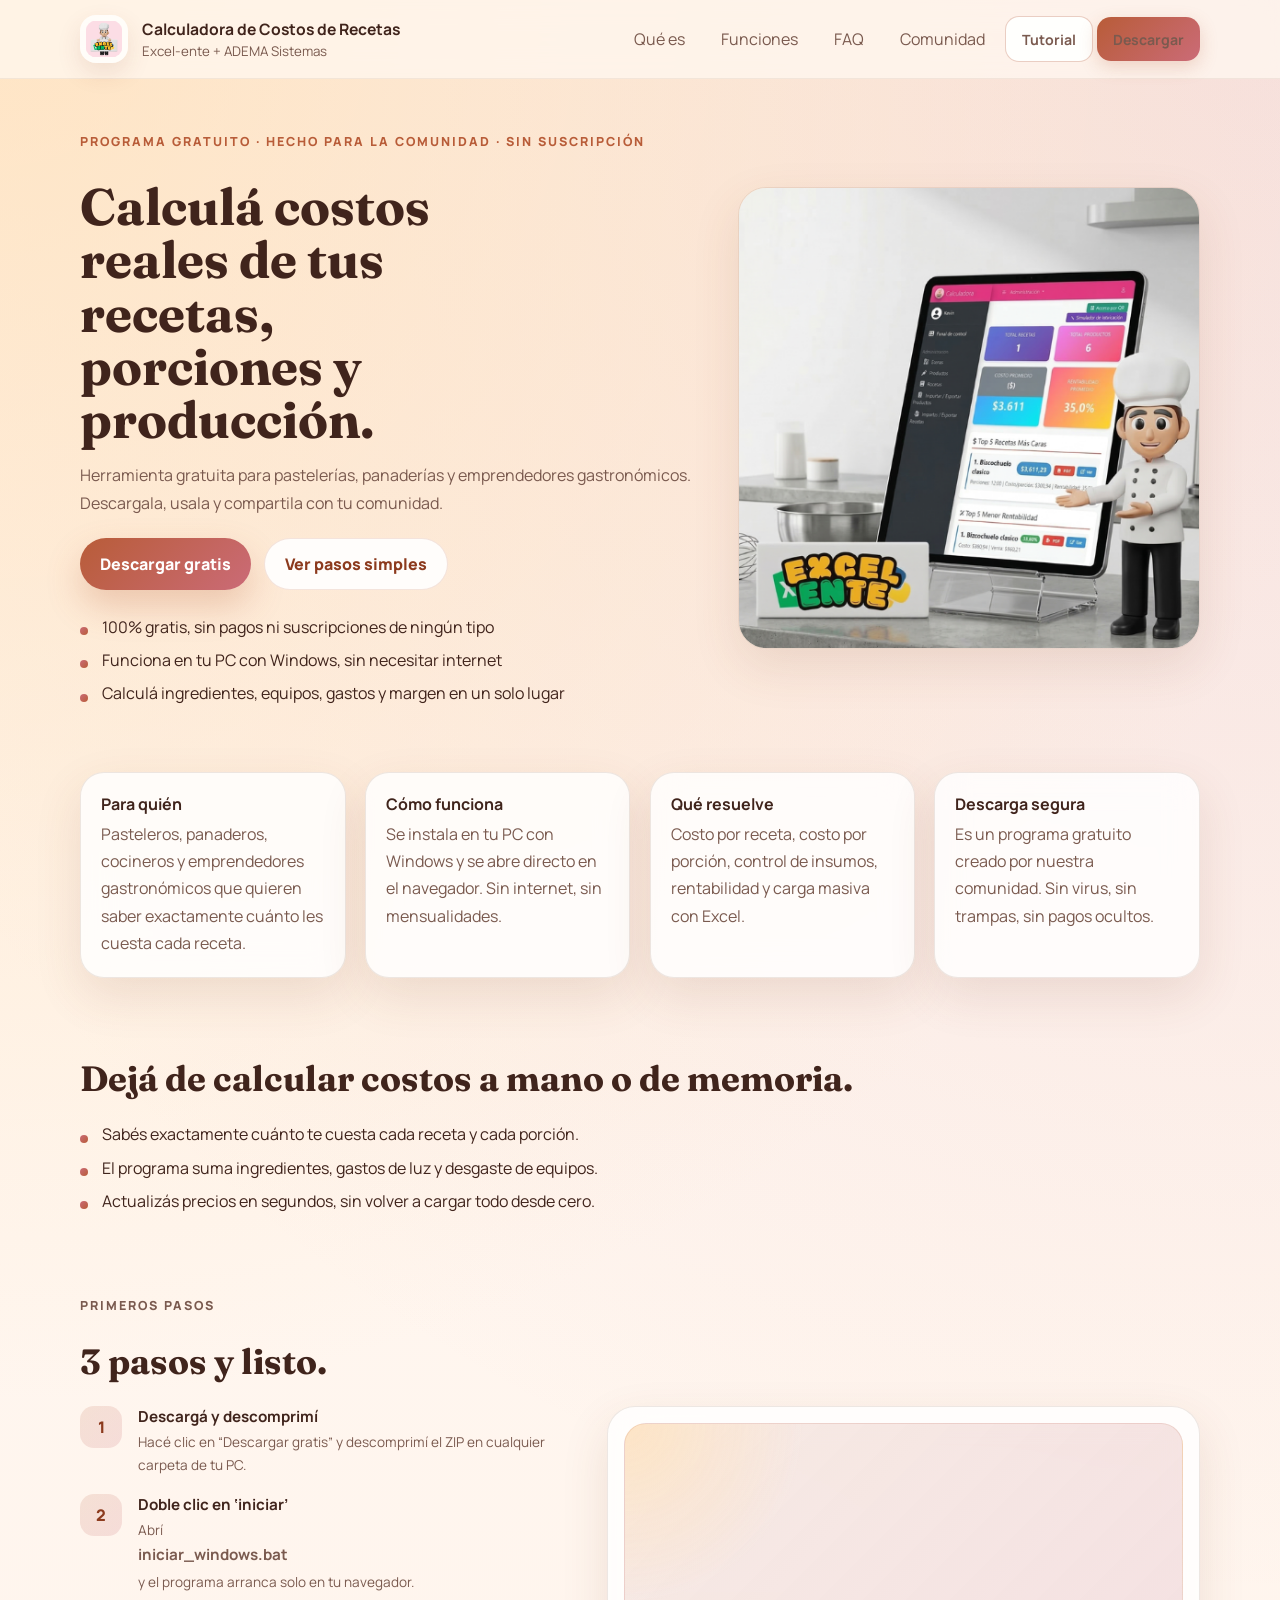
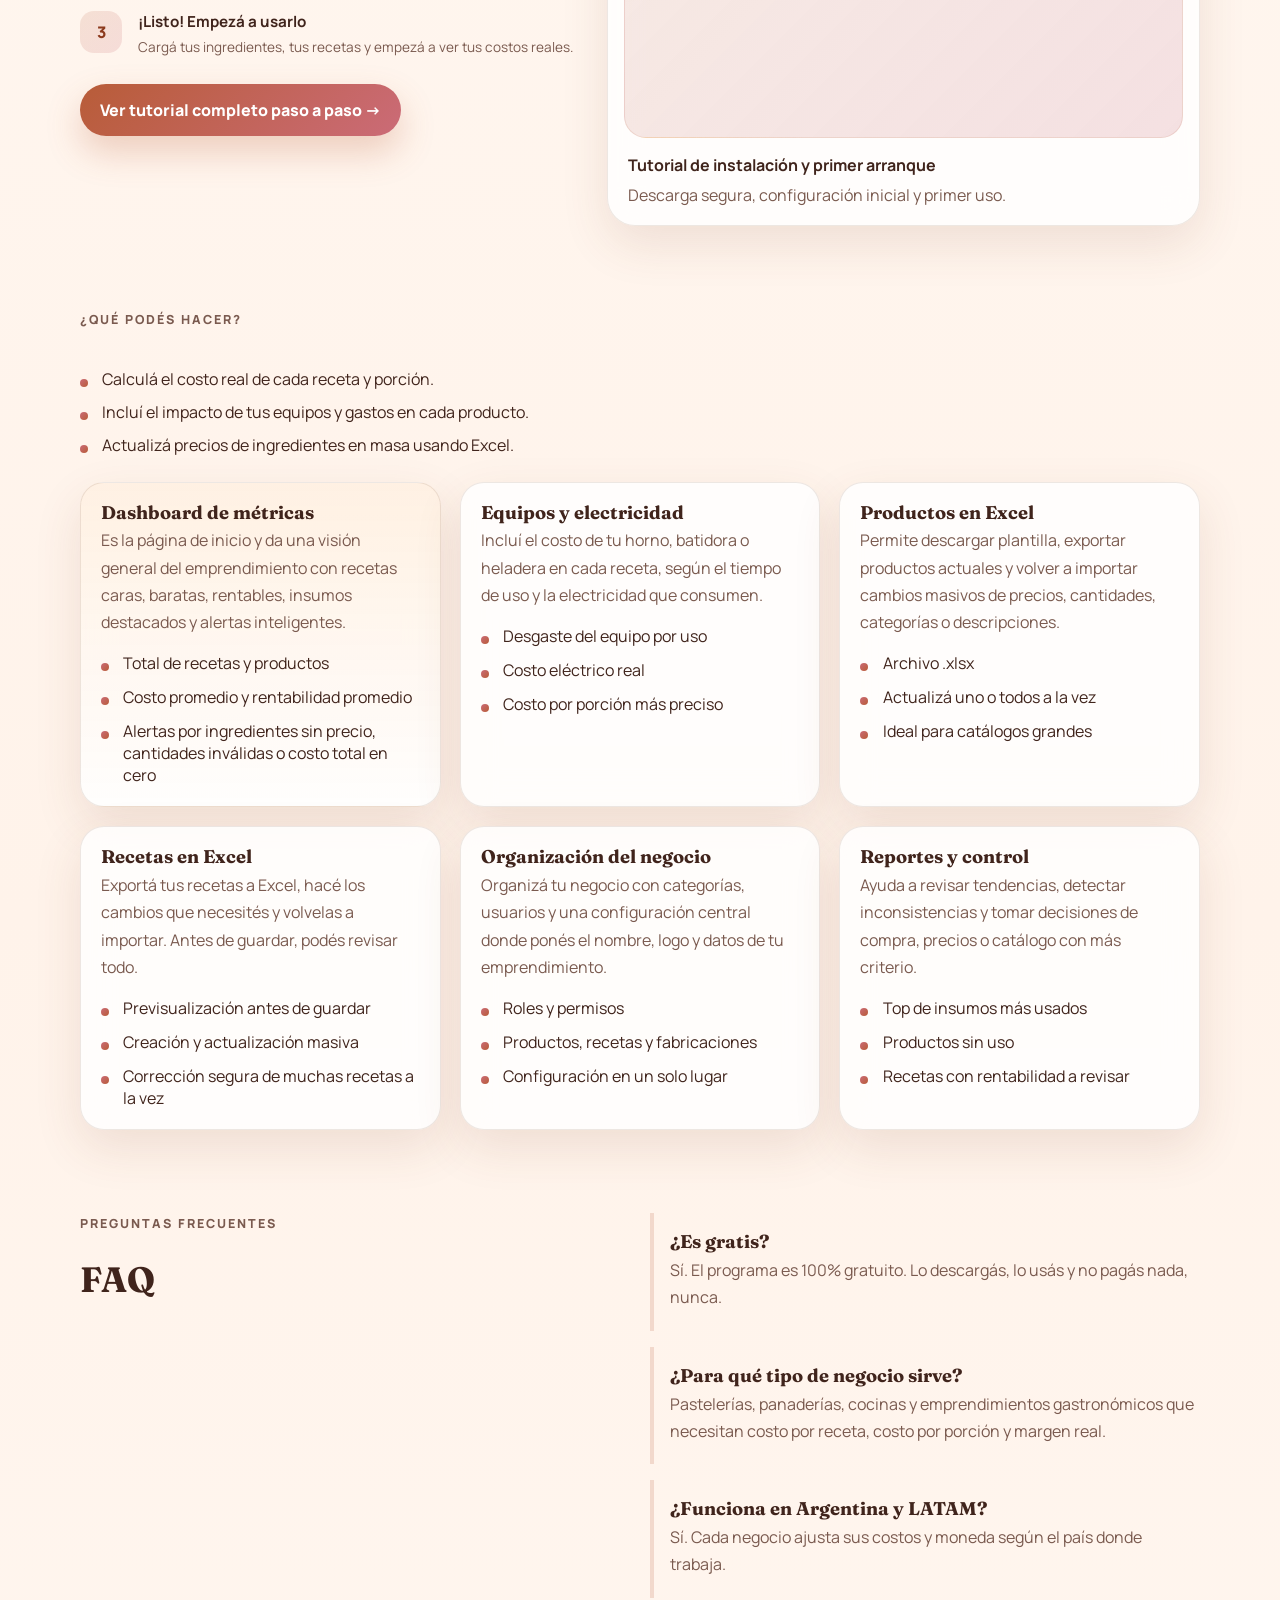
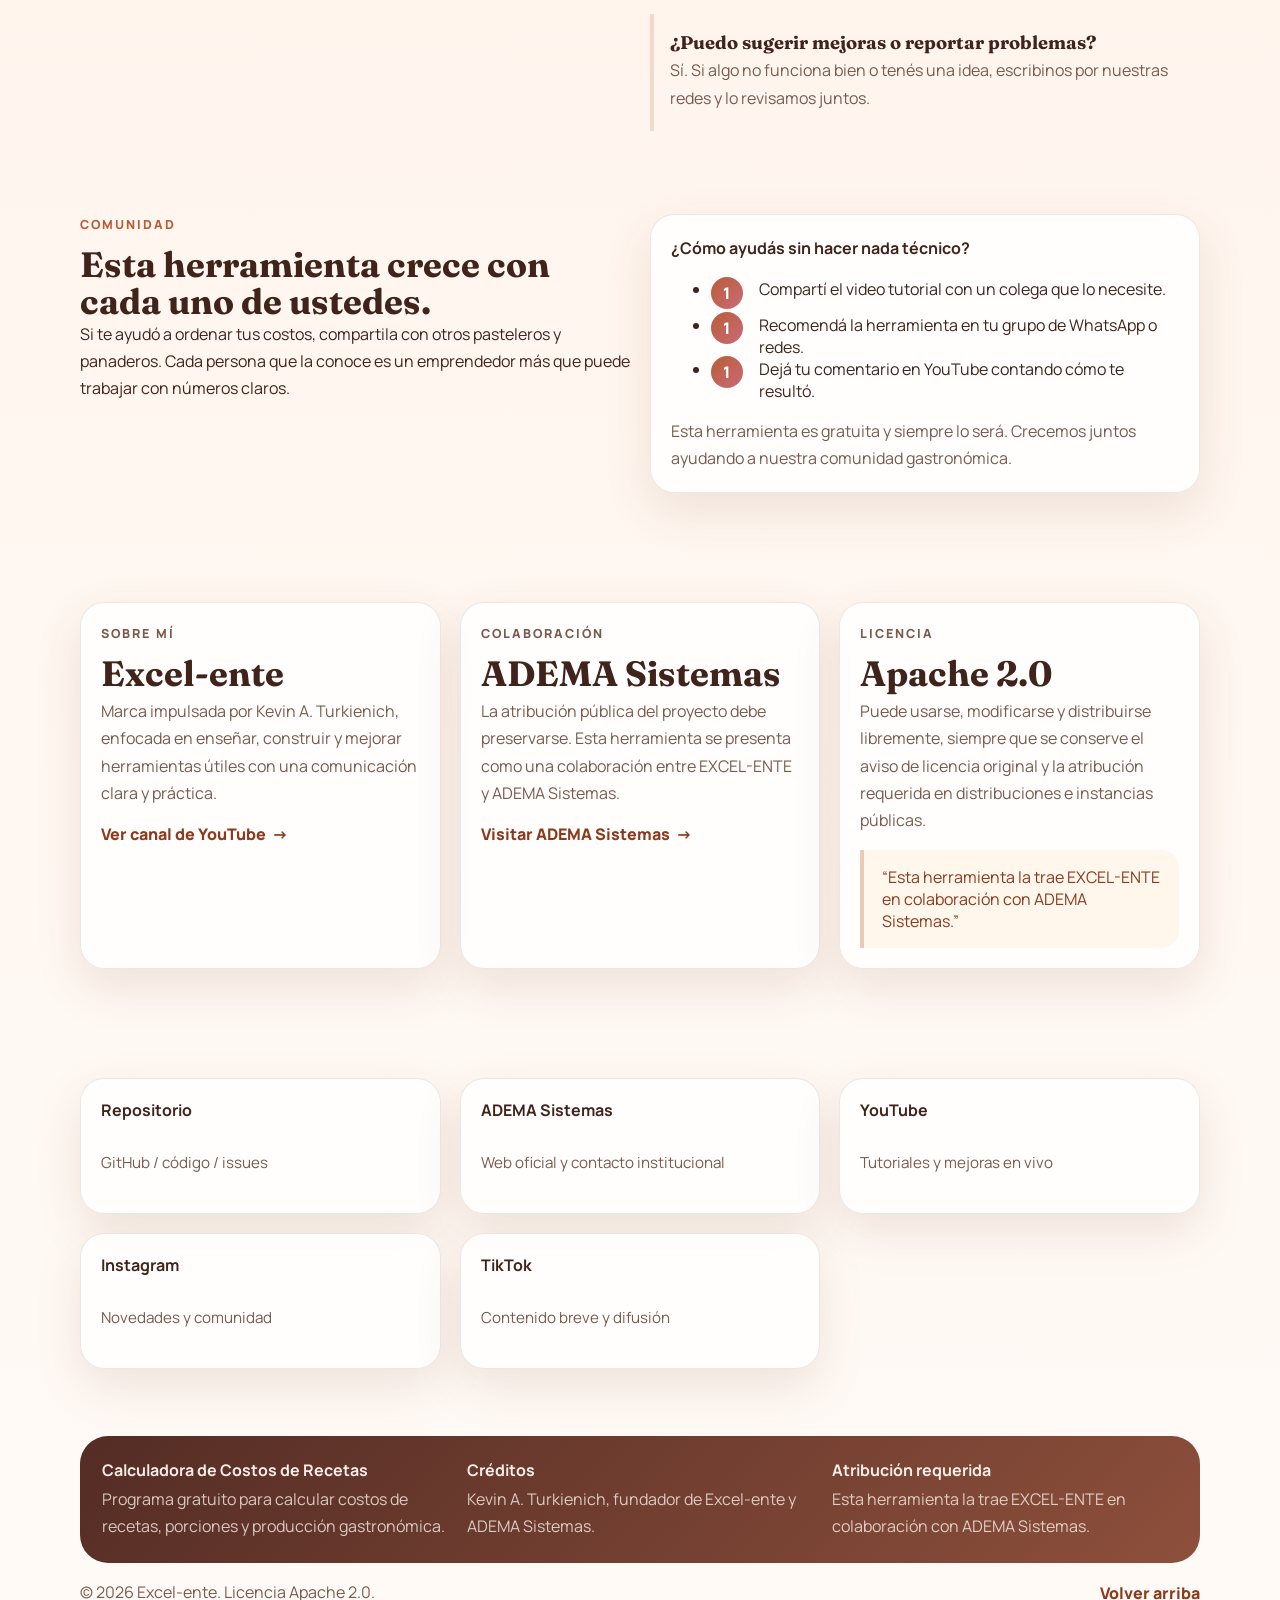
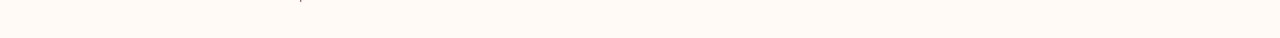
==== commit 2d542647: "cabiiando el hero" ====
--- a/index.html
+++ b/index.html
@@ -185,26 +185,8 @@
                         </ul>
                     </div>
 
-                    <div class="hero-card-stack" aria-label="Vista de capacidades">
-                        <article class="glass-card spotlight-card">
-                            <span class="chip chip-sugar">Costo real</span>
-                            <h2>Más que harina, azúcar y huevos.</h2>
-                            <p>
-                                Ingredientes, subrecetas, gastos, costo de equipos y electricidad en un solo cálculo.
-                            </p>
-                            <div class="metric-ribbon">
-                                <div>
-                                    <strong>Dashboard</strong>
-                                    <span>Métricas listas al abrir</span>
-                                </div>
-                                <div>
-                                    <strong>Excel</strong>
-                                    <span>Cargas masivas sin estrés</span>
-                                </div>
-                            </div>
-                        </article>
-
-
+                    <div class="hero-card-stack" aria-label="Vista del sistema">
+                        <img src="hero.png" alt="Captura de pantalla de la Calculadora de Costos de Recetas" class="hero-screenshot">
                     </div>
                 </div>
             </section>
--- a/static/landing.css
+++ b/static/landing.css
@@ -236,16 +236,16 @@
 }
 
 h1 {
-    font-size: clamp(2.6rem, 8vw, 5.5rem);
+    font-size: clamp(1.8rem, 5vw, 3.2rem);
     max-width: 11ch;
 }
 
 h2 {
-    font-size: clamp(2rem, 6vw, 3.5rem);
+    font-size: clamp(1.4rem, 3.5vw, 2.2rem);
 }
 
 h3 {
-    font-size: 1.4rem;
+    font-size: 1.15rem;
 }
 
 p {
@@ -339,7 +339,18 @@
 
 .hero-card-stack {
     position: relative;
-    min-height: 420px;
+    display: flex;
+    align-items: center;
+    justify-content: center;
+}
+
+.hero-screenshot {
+    width: 100%;
+    max-width: 600px;
+    border-radius: var(--radius-lg);
+    box-shadow: var(--shadow);
+    border: 1px solid var(--line);
+    display: block;
 }
 
 .glass-card,
@@ -735,8 +746,8 @@
         gap: 2rem;
     }
 
-    .hero-card-stack {
-        min-height: 520px;
+    .hero-screenshot {
+        max-width: 100%;
     }
 
     .spotlight-card {
